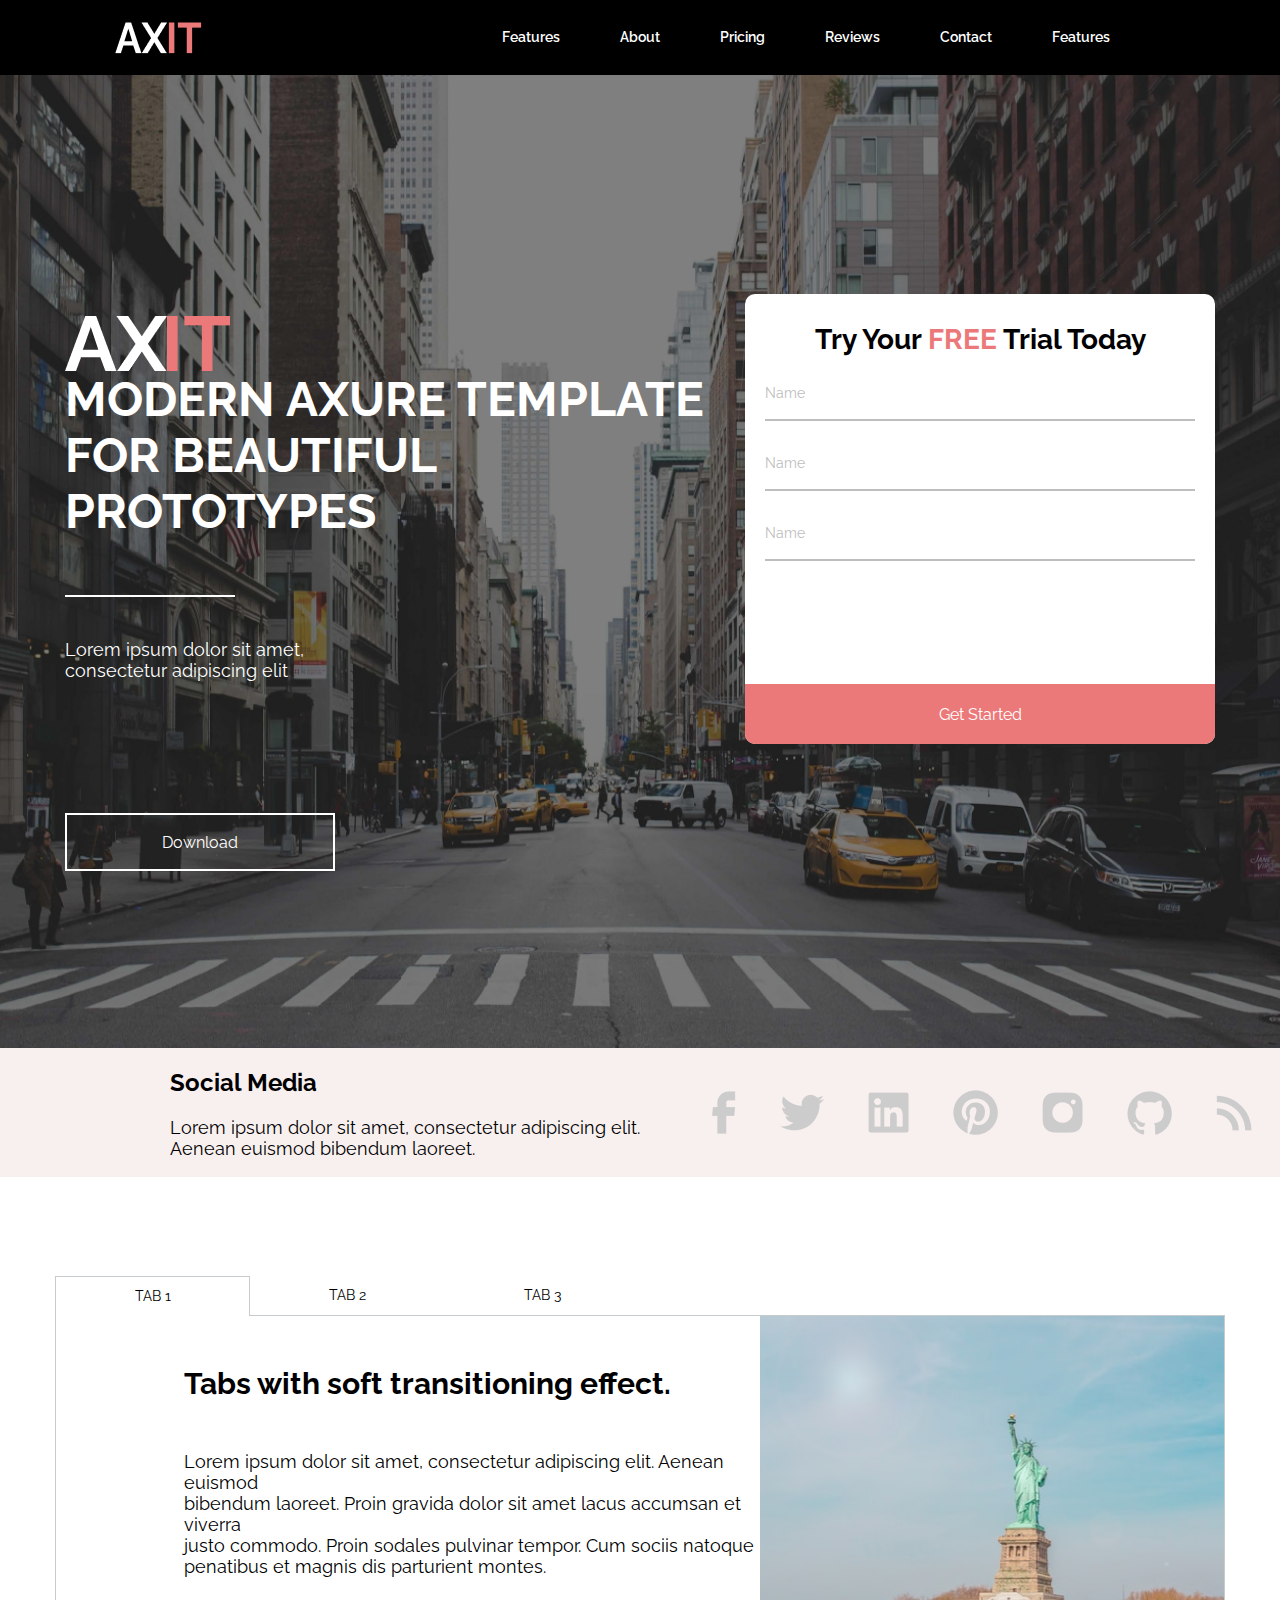
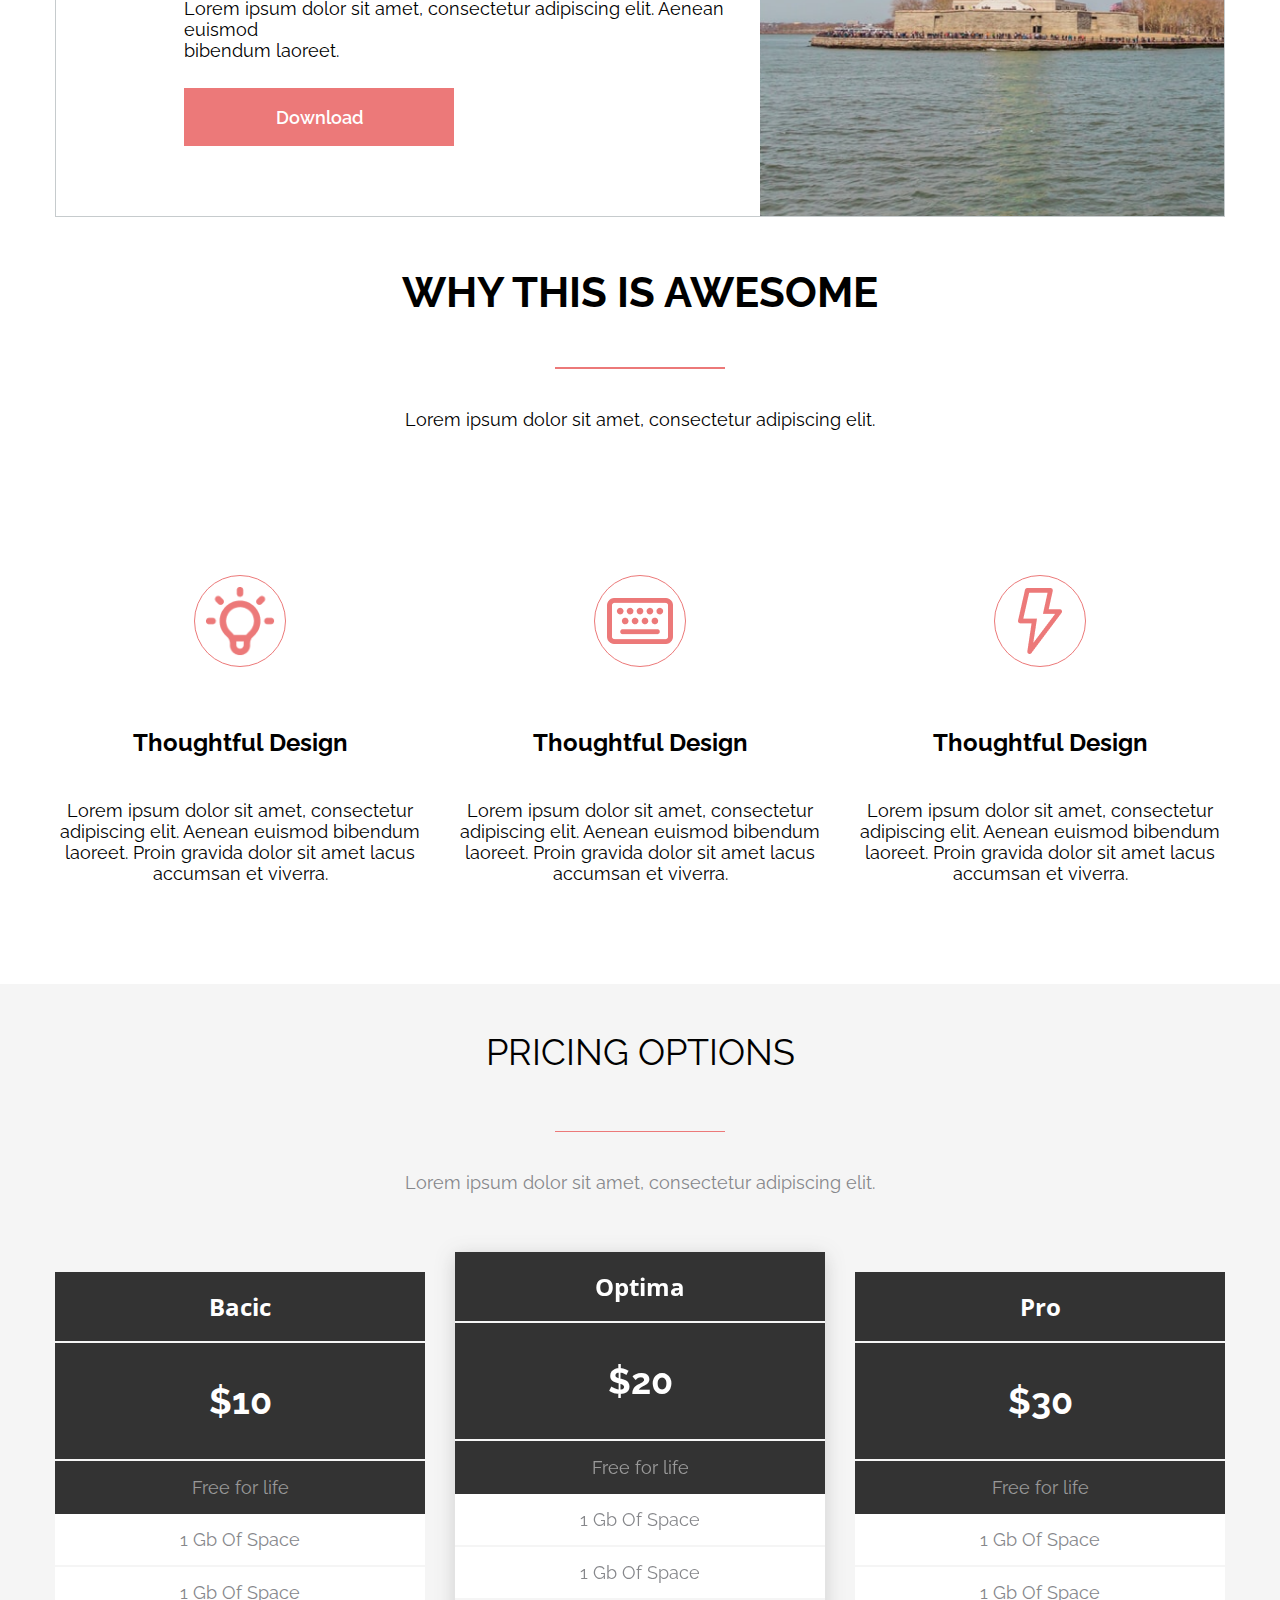
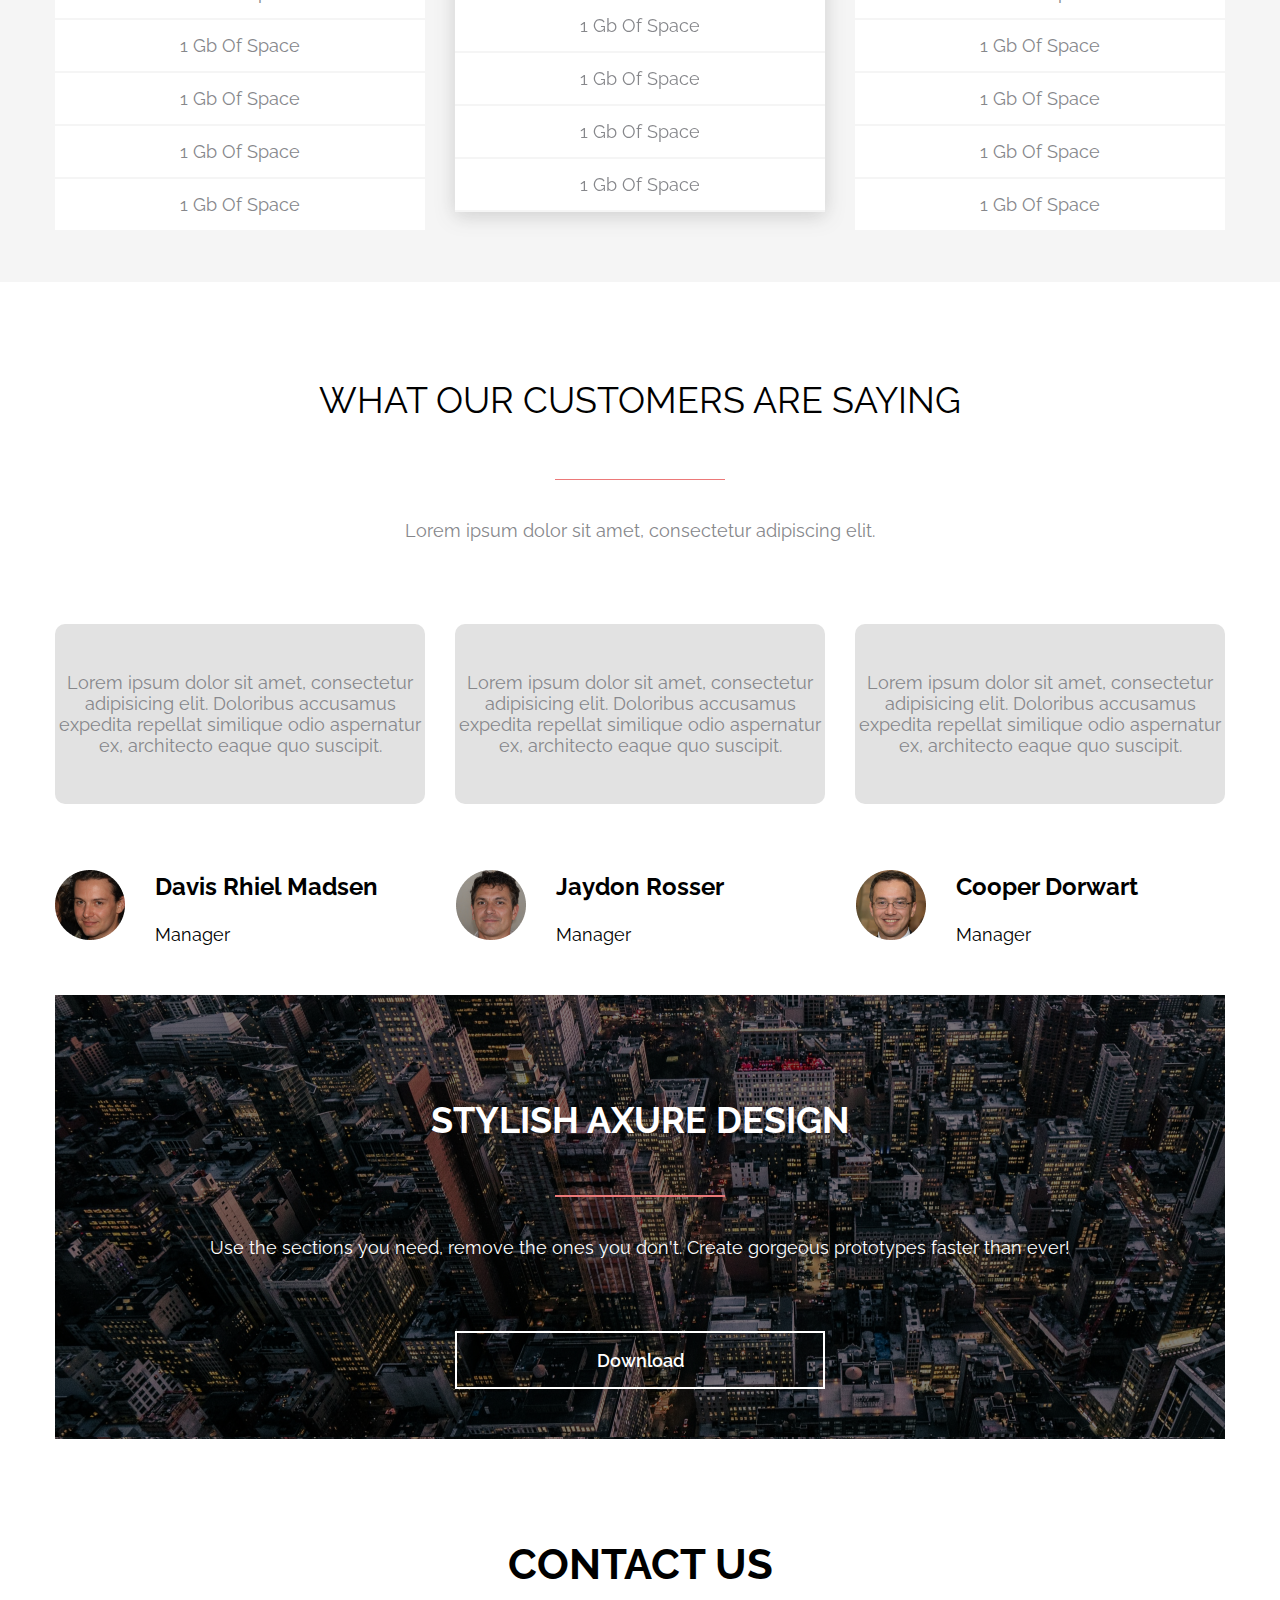
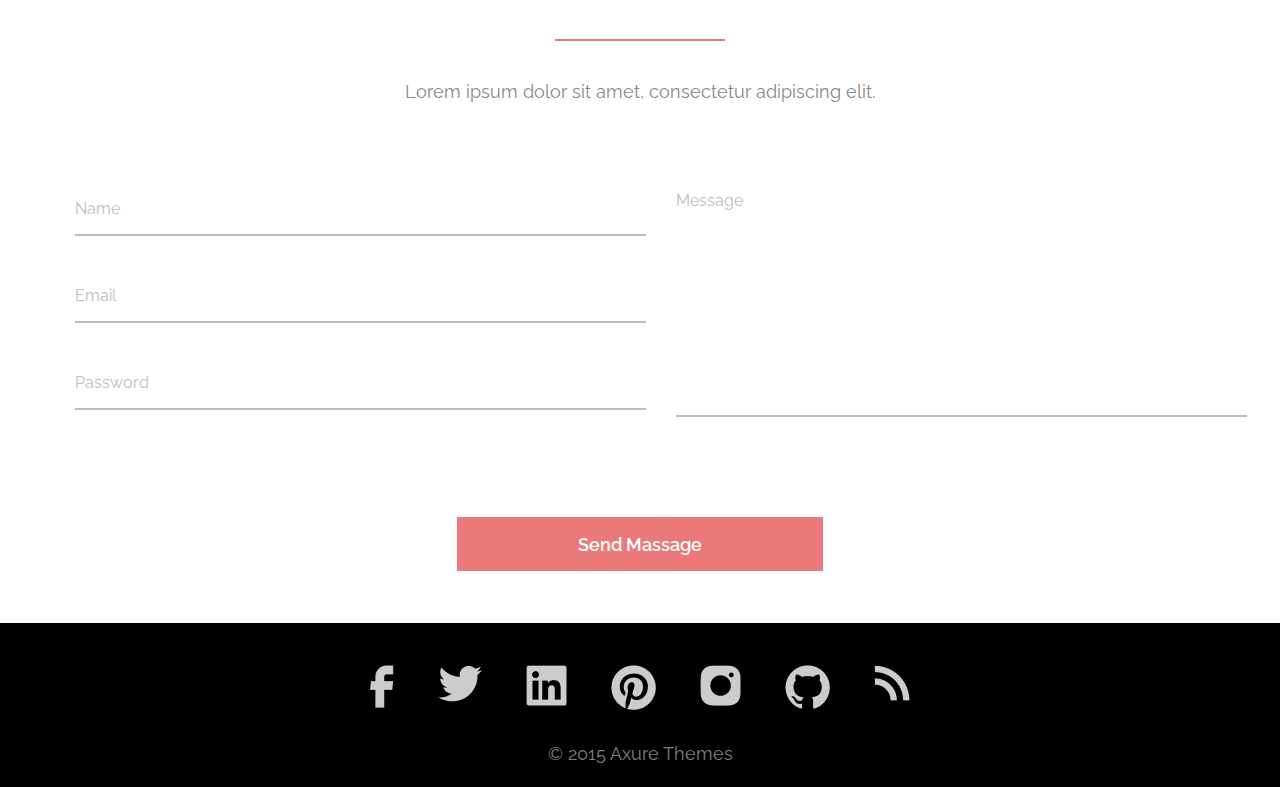
==== axit-projeck/index.html @ 76e9e2b4 "axit-projeckt version 1" ====
<!DOCTYPE html>
<html lang="en">
<meta charset="UTF-8"/>
<meta http-equiv="X-UA-Compatible" content="IE=edge"/>
<meta name="viewport" content="width=device-width, initial-scale=1.0"/>
<title>AXIT</title>
<link rel="stylesheet" href="./styles/axit.css">
<link rel="stylesheet" href="./styles/fonts.css">
<link rel="stylesheet" href="./styles/reset.css">
<link rel="stylesheet" href="./styles/social.css">
<link rel="stylesheet" href="./styles/tabs.css">
<link rel="stylesheet" href="./styles/awesome.css">
<link rel="stylesheet" href="./styles/pricing.css">
<link rel="stylesheet" href="./styles/customers.css">
<link rel="stylesheet" href="./styles/banner2.css">
<link rel="stylesheet" href="./styles/contact.css">
<link rel="stylesheet" href="./styles/footer.css">
<link rel="stylesheet" href="./styles/media.css">
<body>
<div class="section__axit">
    <div class="container__axit">
        <div class="wrapper__axit">
            <div class="wrapper__shadow">
                <header class="header__axit">
                    <div class="wrapper__header">
                        <div class="wrapper__axit__logo">
                            <div class="axit__logo">
                                <img src="images/axit_images/AXIT1.png" alt="logo">
                                <img src="images/axit_images/AXIT2.png" alt="logo">
                            </div>
                        </div>
                        <nav class="navigation">
                            <a href="#">Features</a>
                            <a href="#">About</a>
                            <a href="#">Pricing</a>
                            <a href="#">Reviews</a>
                            <a href="#">Contact</a>
                            <a href="#">Features</a>
                        </nav>
                    </div>
                </header>
                <div class="body__axit">
                    <div class="main__axit">
                        <div class="body__logo">
                            <img src="images/axit_images/axit3.png" alt="logo">
                            <img src="images/axit_images/axit4.png" alt="logo">
                        </div>
                        <form>
                            <div class="axit__text">
                                <h2>MODERN AXURE TEMPLATE FOR BEAUTIFUL PROTOTYPES</h2>
                            </div>
                            <div class="axit__line"></div>
                            <div>
                                <p class="short__text">
                                    Lorem ipsum dolor sit amet, consectetur adipiscing elit
                                </p>
                            </div>
                            <div class="button__axit__body">
                                <input class="button__download" type="button" value="Download">
                            </div>
                        </form>
                    </div>
                    <div class="card__axit">
                        <div class="cardaxit__header">
                            <h3>Try Your <font color="#EC7979"> FREE</font> Trial Today</h3>
                        </div>
                        <div class="cardaxit__body">
                            <div class="cardaxit__element">
                                <div class="cardaxit__body__text">
                                    <p>Name</p>
                                </div>
                                <div class="card__line"></div>
                            </div>
                            <div class="cardaxit__element">
                                <div class="cardaxit__body__text">
                                    <p>Name</p>
                                </div>
                                <div class="card__line"></div>
                            </div>
                            <div class="cardaxit__element">
                                <div class="cardaxit__body__text">
                                    <p>Name</p>
                                </div>
                                <div class="card__line"></div>
                            </div>
                        </div>
                        <div class="cardaxit__footer">
                            <input class="button__axit" type="button" value="Get Started">
                        </div>
                    </div>
                </div>
            </div>
        </div>
    </div>
</div>
<div class="section__social__media">
    <div class="conteiner__social">
        <div class="wrapper__social">
            <div class="blocks__social">
                <div class="social__text">
                    <h2 class="social__main__text"> Social Media </h2>
                    <p class="social__simple__text"> Lorem ipsum dolor sit amet, consectetur adipiscing elit.
                        Aenean euismod bibendum laoreet.</p>
                </div>
                <div class="social__logos__block">
                    <div class="social__logos__img">
                        <div>
                            <img class="icon" src="images/social_media/Vector(1).png" alt="icon">
                        </div>
                        <div>
                            <img class="icon" src="images/social_media/Vector(2).png" alt="icon">
                        </div>
                        <div>
                            <img class="icon" src="images/social_media/Vector(3).png" alt="icon">
                        </div>
                        <div>
                            <img class="icon" src="images/social_media/Vector(4).png" alt="icon">
                        </div>
                        <div>
                            <img class="icon" src="images/social_media/Vector.png" alt="icon">
                        </div>
                        <div>
                            <img class="icon" src="images/social_media/Vector(6).png" alt="icon">
                        </div>
                        <div>
                            <img class="icon" src="images/social_media/Vector(7).png" alt="icon">
                        </div>
                    </div>
                </div>
            </div>
        </div>
    </div>
</div>
<div class="section__tabs">
    <div class="conteiner__tabs">
        <div class="wrapper__tabs">
            <div class="tabs__directory">
                <ul>
                    <li class="tabs__folder__main">TAB 1</li>
                    <li class="tabs__folder">TAB 2</li>
                    <li class="tabs__folder">TAB 3</li>
                    <li class="tabs__folder"></li>
                    <li class="tabs__folder"></li>
                    <li class="tabs__folder"></li>
                </ul>
            </div>
            <div class="tabs__contant">
                <div class="tabs__body">
                    <div class="tabs__main">
                        <h3 class="tabs__h3">Tabs with soft transitioning effect.</h3>
                        <p class="tabs__p">
                            Lorem ipsum dolor sit amet, consectetur adipiscing elit. Aenean euismod<br>
                            bibendum laoreet. Proin gravida dolor sit amet lacus accumsan et viverra<br>
                            justo commodo. Proin sodales pulvinar tempor. Cum sociis natoque
                            penatibus et magnis dis parturient montes.<br><br>

                            Lorem ipsum dolor sit amet, consectetur adipiscing elit. Aenean euismod<br>
                            bibendum laoreet.
                        </p>
                        <div class="tabs__input">
                            <input class="button__tabs" type="button" value="Download">
                        </div>
                    </div>
                    <div class="tabs__image">
                        <img src="images/tabs/freedomtabs.png" alt="image">
                    </div>
                </div>
            </div>
        </div>
    </div>
</div>
<div class="section__awesome">
    <div class="container__awesome">
        <div class="wrapper__awesome">
            <div class="header__awesome">
                <h3 class="awesome__text__main">
                    WHY THIS IS AWESOME
                </h3>
            </div>
            <div class="body__awesome">
                <div class="card__line__awesome"></div>
                <div class="awesome__text">
                    <p>
                        Lorem ipsum dolor sit amet, consectetur adipiscing elit.
                    </p>
                </div>
            </div>
            <div class="awesome__cards">
                <div class="awesome__card">
                    <div class="awesome__card__head">
                        <div class="boby__img">
                            <div class="awesome__img">
                                <img src="images/awesome/lamp.png" alt="image">
                            </div>
                        </div>
                    </div>
                    <div class="awesome__card__body">
                        <div class="awesome__card__main">
                            <h4>Thoughtful Design</h4>
                        </div>
                        <div class="awesome__card__simple">
                            <p>Lorem ipsum dolor sit amet, consectetur adipiscing
                                elit. Aenean euismod bibendum laoreet. Proin gravida dolor sit amet lacus accumsan et
                                viverra.
                            </p>
                        </div>
                    </div>
                </div>
                <div class="awesome__card">
                    <div class="awesome__card__head">
                        <div class="boby__img">
                            <div class="awesome__img">
                                <img src="images/awesome/keybord.png" alt="image">
                            </div>
                        </div>
                    </div>
                    <div class="awesome__card__body">
                        <div class="awesome__card__main">
                            <h4>Thoughtful Design</h4>
                        </div>
                        <div class="awesome__card__simple">
                            <p>Lorem ipsum dolor sit amet, consectetur adipiscing
                                elit. Aenean euismod bibendum laoreet. Proin gravida dolor sit amet lacus accumsan et
                                viverra.
                            </p>
                        </div>
                    </div>
                </div>
                <div class="awesome__card">
                    <div class="awesome__card__head">
                        <div class="body__img">
                            <div class="awesome__img">
                                <img src="images/awesome/lightning.png" alt="image">
                            </div>
                        </div>
                    </div>
                    <div class="awesome__card__body">
                        <div class="awesome__card__main">
                            <h4>Thoughtful Design</h4>
                        </div>
                        <div class="awesome__card__simple">
                            <p>Lorem ipsum dolor sit amet, consectetur adipiscing
                                elit. Aenean euismod bibendum laoreet. Proin gravida dolor sit amet lacus accumsan et
                                viverra.
                            </p>
                        </div>
                    </div>
                </div>
            </div>
        </div>
    </div>
</div>
<div class="section__pricing">
    <div class="pricing__container">
        <div class="pricing__wrapper">
            <div class="head__wrapper">
                <div class="header__wrapper">
                    <div class="header__text">
                        <p>PRICING OPTIONS</p>
                    </div>
                </div>
            </div>
            <div class="strip"></div>
            <div class="text__wrapper">
                <p class="body__text">
                    Lorem ipsum dolor sit amet, consectetur adipiscing elit.
                </p>
            </div>
            <div class="pricing__cards">
                <div class="card">
                    <div class="card__title">
                        <h4>Bacic</h4>
                    </div>
                    <div class="card__price">
                        <h3>$10</h3>
                    </div>
                    <div class="card__count">
                        <h5>Free for life</h5>
                    </div>
                    <ul class="card__list">
                        <li>1 Gb Of Space</li>
                        <li>1 Gb Of Space</li>
                        <li>1 Gb Of Space</li>
                        <li>1 Gb Of Space</li>
                        <li>1 Gb Of Space</li>
                        <li>1 Gb Of Space</li>
                    </ul>
                </div>
                <div class="card__midle__pricing">
                    <div class="card">
                        <div class="card__title">
                            <h4>Optima</h4>
                        </div>
                        <div class="card__price">
                            <h3>$20</h3>
                        </div>
                        <div class="card__count">
                            <h5>Free for life</h5>
                        </div>
                        <ul class="card__list">
                            <li>1 Gb Of Space</li>
                            <li>1 Gb Of Space</li>
                            <li>1 Gb Of Space</li>
                            <li>1 Gb Of Space</li>
                            <li>1 Gb Of Space</li>
                            <li>1 Gb Of Space</li>
                        </ul>
                    </div>
                </div>
                <div class="card">
                    <div class="card__title">
                        <h4>Pro</h4>
                    </div>
                    <div class="card__price">
                        <h3>$30</h3>
                    </div>
                    <div class="card__count">
                        <h5>Free for life</h5>
                    </div>
                    <ul class="card__list">
                        <li>1 Gb Of Space</li>
                        <li>1 Gb Of Space</li>
                        <li>1 Gb Of Space</li>
                        <li>1 Gb Of Space</li>
                        <li>1 Gb Of Space</li>
                        <li>1 Gb Of Space</li>
                    </ul>
                </div>
            </div>
        </div>
    </div>
</div>
<div class="section__customers">
    <div class="conteiner__customers">
        <div class="wrapper__customers">
            <div class="head__wrapper">
                <div class="header__wrapper">
                    <div class="header__text">
                        <p>WHAT OUR CUSTOMERS ARE SAYING</p>
                    </div>
                </div>
            </div>
            <div class="strip"></div>
            <div class="text__wrapper">
                <p class="body__text">
                    Lorem ipsum dolor sit amet, consectetur adipiscing elit.
                </p>
            </div>
            <div class="wrapper__statements">
                <div class="statements">
                    <p>
                        Lorem ipsum dolor sit amet,
                        consectetur adipisicing elit. Doloribus
                        accusamus expedita repellat similique
                        odio aspernatur ex, architecto eaque
                        quo suscipit.
                    </p>
                </div>
                <div class="statements">
                    <p>
                        Lorem ipsum dolor sit amet,
                        consectetur adipisicing elit. Doloribus
                        accusamus expedita repellat similique
                        odio aspernatur ex, architecto eaque
                        quo suscipit.
                    </p>
                </div>
                <div class="statements">
                    <p>
                        Lorem ipsum dolor sit amet,
                        consectetur adipisicing elit. Doloribus
                        accusamus expedita repellat similique
                        odio aspernatur ex, architecto eaque
                        quo suscipit.
                    </p>
                </div>
            </div>
            <div class="persons">
                <div class="persons__body">
                    <div class="persons__foto">
                        <img src="images/persons/Ellipse7.png" alt="customer">
                    </div>
                    <div class="persons__info">
                        <div class="name">
                            <p>Davis Rhiel Madsen </p>
                        </div>
                        <div class="job__title">
                            <p>Manager</p>
                        </div>
                    </div>
                </div>
                <div class="persons__body">
                    <div class="persons__foto">
                        <img src="images/persons/Ellipse7(1).png" alt="customer">
                    </div>
                    <div class="persons__info">
                        <div class="name">
                            <p>Jaydon Rosser </p>
                        </div>
                        <div class="job__title">
                            <p>Manager</p>
                        </div>
                    </div>
                </div>
                <div class="persons__body">
                    <div class="persons__foto">
                        <img src="images/persons/Ellipse7(2).png" alt="customer">
                    </div>
                    <div class="persons__info">
                        <div class="name">
                            <p>Cooper Dorwart </p>
                        </div>
                        <div class="job__title">
                            <p>Manager</p>
                        </div>
                    </div>
                </div>
            </div>
        </div>
    </div>
</div>
<div class="section__banner">
    <div class="container__banner">
        <div class="wrapper__banner">
            <div class="wrapper__shadow">
                <div class="banner">
                    <div class="header__banner">
                        <h3>STYLISH AXURE DESIGN</h3>
                    </div>
                    <div class="body__banner">
                        <div class="line"></div>
                        <div class="banner__text">
                            <p>Use the sections you need, remove the ones you don't. Create gorgeous prototypes faster than
                                ever!
                            </p>
                        </div>
                    </div>
                    <div class="banner__footer">
                        <div class="creator__input__banner">
                            <input class="button" type="button" value="Download">
                        </div>
                    </div>
                </div>
            </div>
        </div>
    </div>
</div>
<div class="section__contact">
    <div class="container__contact">
        <div class="wrapper__contact">
            <div class="contact">
                <div class="header__contact">
                    <h3>CONTACT US</h3>
                </div>
                <div class="body__contact">
                    <div class="line"></div>
                    <div class="contact__text">
                        <p>Lorem ipsum dolor sit amet, consectetur adipiscing elit.</p>
                    </div>
                </div>
                    <form class="contact__blocks">
                        <div class="left__block">
                            <p class="text__in__block">Name</p>
                            <span class="text__line"></span>
                            <p class="text__in__block">Email</p>
                            <span class="text__line"></span>
                            <p class="text__in__block">Password</p>
                            <span class="text__line"></span>
                        </div>
                        <div class="right__block">
                            <p class="text__in__block">Message</p>
                            <span class="text__line"></span>
                        </div>
                    </form>

                <div class="contact__footer">
                    <div class="creator__input">
                        <input class="button" type="button" value="Send Massage">
                    </div>
                </div>
            </div>
        </div>
    </div>
</div>
<div class="section__footer">
    <div class="container__footer">
        <div class="wrapper__footer">
            <div class="footer__images">
                <div class="img__blocks">
                    <div>
                        <img class="icon" src="images/social_media/Vector(1).png" alt="icon">
                    </div>
                    <div>
                        <img class="icon" src="images/social_media/Vector(2).png" alt="icon">
                    </div>
                    <div>
                        <img class="icon" src="images/social_media/Vector(3).png" alt="icon">
                    </div>
                    <div>
                        <img class="icon" src="images/social_media/Vector(4).png" alt="icon">
                    </div>
                    <div>
                        <img class="icon" src="images/social_media/Vector.png" alt="icon">
                    </div>
                    <div>
                        <img class="icon" src="images/social_media/Vector(6).png" alt="icon">
                    </div>
                    <div>
                        <img class="icon" src="images/social_media/Vector(7).png" alt="icon">
                    </div>
                </div>
            </div>
            <div class="footer__text">
                <p>© 2015 Axure Themes</p>
            </div>
        </div>
    </div>
</div>
</body>
</html>
---- axit-projeck/styles/axit.css ----
body {
    font-family: 'Raleway', sans-serif;

}

.container__axit {
    width: 100%;
    margin: 0 auto;

}

.wrapper__axit {
    max-width: 1510px;
    margin: 0 auto;
    background-image: url("/axit-projeck/images/axit_images/bg_axit.png");
    background-size: cover;
    background-repeat: no-repeat;
    background-position: center;


}


.header__axit {
    width: 100%;
    height: 75px;
    background-color: black;
    display: flex;


}

.axit__logo {
    display: flex;
    /*margin: 23px 567px 22px 115px;*/

}

.wrapper__axit__logo {
    width: 770px;
    height: 75px;
    display: flex;
    align-items: center;


}

.wrapper__header {
    width: 100%;
    display: flex;
    padding-left: 115px;
    padding-right: 170px;
    justify-content: space-between;

}

.navigation {

    display: flex;
    align-items: center;

    gap: 60px;

}

.navigation a {
    display: inline-block;
    text-decoration: none;
    font-weight: 600;
    font-size: 14px;
    line-height: 19px;
    color: #FFFFFF;
    transition: ease-in-out 0.5s;

}

.navigation a:hover {
    text-shadow: 3px 5px 0 #EC7979;
}


.body__axit {
    display: flex;
    justify-content: center;
    align-items: center;
    padding: 10px;
    gap: 10px;
}

.main__axit {
    display: flex;
    flex-direction: column;

}

.body__logo {
    margin-top: 231px;
    display: flex;

}

.axit__text {
    display: flex;
    justify-content: left;
    max-width: 670px;
    font-weight: 500;
    font-size: 32px;
    line-height: 56px;
    color: #FFFFFF;

}


.axit__line {
    width: 170px;
    border: #FFFFFF solid 1px;
    margin-top: 56px;
}

.short__text {
    width: 270px;

    font-weight: 400;
    font-size: 18px;
    line-height: 21px;
    margin-top: 42px;
    color: #FFFFFF;
}

.main__axit {
    display: flex;
    justify-content: center;
}

.card__axit {
    max-width: 470px;
    height: auto;
    border-radius: 10px;
    background-color: #FFFFFF;
    margin-top: 208px;
    margin-bottom: 293px;
    display: flex;
    flex-direction: column;
    align-items: center;
    overflow: hidden;

}

.cardaxit__header {
    width: 367px;
    height: 90px;
    display: flex;
    justify-content: center;
    align-self: center;
    align-items: center;
    font-weight: 700;
    font-size: 24px;
    line-height: 33px;
}

.cardaxit__body {
    width: 100%;
    padding: 0 20px;
}

.cardaxit__body__text {
    color: #BDBDBD;
    font-weight: 400;
    font-size: 14px;
    line-height: 19px;
}

.card__line {
    width: 100%;
    border: #BDBDBD solid 1px;
    margin-top: 16px;
}

.cardaxit__element {
    display: flex;
    flex-direction: column;
    margin-bottom: 33px;


}

.button__axit {
    width: 470px;
    height: 60px;
    margin-top: 90px;
    color: #fff;
    background: #EC7979;
    border: none;


}

.button__axit__body {
    margin-top: 42px;
}

.button__download {
    background-color: transparent;
    width: 270px;
    height: 58px;
    margin-top: 90px;
    margin-bottom: 167px;
    color: #fff;
    border: #FFFFFF solid 2px;
}

.wrapper__shadow {
    width: 100%;
    height: 100%;
    background: rgba(0, 0, 0, 0.5);
}
---- axit-projeck/styles/fonts.css ----
@import url('https://fonts.googleapis.com/css2?family=Cabin&family=Concert+One&family=Fruktur&family=Hind+Siliguri:wght@500;600&family=Kavoon&family=Open+Sans:wght@400;700&family=Pacifico&family=Raleway:wght@400;500&display=swap');
---- axit-projeck/styles/social.css ----
.conteiner__social {
    width: 100%;
    margin: auto;

}

.wrapper__social {
    max-width: 1510px;
    margin: auto;
    background-color: #F8EFEF;
}

.blocks__social {
    display: flex;
    align-items: center;
    align-self: center;
}

.social__text {
    width: 470px;
    height: auto;
    margin: 18px 50px 18px 170px;
}
.social__main__text{
    margin-bottom: 18px;
    font-weight: 700;
    font-size: 24px;
    line-height: 33px;
}
.social__simple__text{
    font-weight: 400;
    font-size: 18px;
    line-height: 21px;
}

.social__logos__img {
    display: flex;
    justify-content: center;
    align-items: center;
}
.icon{
    margin-left: 50px;
}
---- axit-projeck/styles/tabs.css ----
.conteiner__tabs {
    max-width: 100%;
    margin: auto;
    padding-top: 99px;

}

.wrapper__tabs {

    max-width: 1510px;
    margin: auto;

}

.tabs__directory {
    width: 1170px;
    height: 40px;
    margin: auto;
}

.tabs__contant {
    max-width: 1170px;
    height: auto;
    border: #C6CBCD 1px solid;
    margin: auto;
    display: flex;
    justify-content: right;
    border-top: none;


}

.tabs__directory ul {
    display: flex;
    justify-content: left;
    margin: 0;
    padding: 0;
    font-weight: 400;
    font-size: 14px;
    line-height: 19px;


}

.tabs__directory li {
    width: 200px;
    height: 40px;
    display: flex;
    align-items: center;
    justify-content: center;

}
.tabs__folder__main{
    border: #C6CBCD 1px solid;
    border-bottom: none;

}

.tabs__folder{
    border: #C6CBCD 1px solid;
    border-top: none;
    border-left: none;
    border-right: none;

}

.tabs__main {
    width: 60%;
    height: auto;
    padding-left: 100px;
    flex-grow: 4;

}

.button__tabs {
    width: 270px;
    height: 58px;
    margin-top: 27px;
    color: #fff;
    background: #EC7979;
    border: none;
    font-weight: 600;
    font-size: 18px;
    line-height: 25px;
}

.tabs__h3 {
    margin: 47px 0;
    font-weight: 700;
    font-size: 30px;
    line-height: 41px;
}

.tabs__p {
    font-weight: 400;
    font-size: 18px;
    line-height: 21px;
    max-width: 570px;
    height: auto;

}

.tabs__image {
    width: 470px;
    height: 500px;
    display: flex;
    justify-content: right;
}
.tabs__image img{
    width: 100%;
    height: 100%;
}

.tabs__directory {
    font-weight: 400;
    font-size: 14px;
    line-height: 19px;
}

.tabs__body{
    display: flex;
    justify-content: center;
}
---- axit-projeck/styles/awesome.css ----
.conteiner__awesome {
    width: 100%;
    height: auto;
    margin: auto;
}

.wrapper__awesome {

    max-width: 1170px;
    height: auto;
    margin: auto;

}

.header__awesome {
    max-width: 1170px;
    max-height: 150px;
    margin: auto;
    display: flex;
    justify-content: center;
    align-items: center;
    font-weight: 400;
    font-size: 36px;
    line-height: 42px;
    padding: 57px;
}

.card__line__awesome {
    max-width: 170px;
    margin: auto;
    border: #EC7979 1px solid;
}

.body__awesome {
    max-width: 100%;
    height: auto;
    margin: auto;
}

.awesome__text {
    max-width: 1170px;
    padding: 40px;
    margin: auto;
    display: flex;
    justify-content: center;
    align-items: center;
    font-weight: 400;
    font-size: 18px;
    line-height: 21px;
}

.awesome__card {
    max-width: 100%;
    height: auto;
    margin-top: 8px;
    display: flex;
    justify-content: center;
    flex-direction: column;
    align-items: center;
    margin-bottom: 50px;


}

.awesome__card__head {
    max-width: 65px;
    max-height: 65px;
    margin-top: 110px;
    display: flex;
    justify-content: center;
    align-items: center;


}


.awesome__img {
    width: 92px;
    height: 92px;
    display: flex;
    justify-content: center;
    align-items: center;
    margin: auto;
    border: #EC7979 1px solid;
    border-radius: 50%;
    padding: 10px;

}

.awesome__card__body {
    margin-top: 39px;

    display: flex;
    justify-content: center;
    align-items: center;
    flex-direction: column;

}

.awesome__card__main {
    font-weight: 700;
    font-size: 24px;
    line-height: 33px;
    width: 369px;

    height: 100px;
    display: flex;
    justify-content: center;
    align-items: center;

}

.awesome__card__simple {
    max-width: 370px;
    height: auto;
    margin-top: 8px;
    font-weight: 400;
    font-size: 18px;
    line-height: 21px;
    display: flex;
    text-align: center;


}


.awesome__cards {
    max-width: 100%;
    height: auto;
    display: flex;
    justify-content: space-between;
}

.body__img {

}
---- axit-projeck/styles/pricing.css ----
.pricing__container {
    width: 100%;
    margin: auto;
    background-color: #F5F5F5;
}

.pricing__wrapper {
    max-width: 1170px;
    height: auto;
    margin: auto;
}

.head__wrapper {
    max-width: 100%;
    height: auto;
    margin-top: 50px;
}

.header__text {
    text-align: center;
    font-size: 36px;
    padding: 47px;
    color: #000000;
}

.strip {
    display: flex;
    justify-content: center;
    max-width: 200px;
    max-height: 1px;
    background-color: #EC7979;
    margin: auto;
}

.text__wrapper{
    max-width: 1169px;
    display: flex;
    justify-content: center;
    margin: auto;
}


.body__text {

    font-size: 18px;
    color: #86878B;
}

.pricing__cards {
    width: 100%;
    display: flex;
    justify-content: space-between;
    margin-top: 79px;
}

.card {
    width: 370px;
    display: flex;
    flex-direction: column;
    align-items: center;
    text-align: center;
    margin-bottom: 50px;
}

.card__title h4 {
    font-weight: 700;
    font-size: 24px;
    line-height: 33px;
    text-transform: capitalize;
    color: #FFFFFF;
    font-family: 'Open Sans';
}

.card__title {
    width: 100%;
    padding: 18px 0;
    background: #333333;
    border-bottom: 2px solid #F5F5F5;
}

.card__price h3 {
    font-weight: 700;
    font-size: 36px;
    line-height: 42px;
    color: #FFFFFF;
}

.card__price {
    width: 100%;
    padding: 37px 0;
    background: #333333;
    border-bottom: 2px solid #F5F5F5;
}

.card__count h5 {
    font-weight: 400;
    font-size: 18px;
    line-height: 21px;
    color: rgba(255, 255, 255, 0.5);
}

.card__count {
    width: 100%;
    padding: 16px 0;
    background: #333333;
}

.card__list {
    width: 100%;
    background: #FFFFFF;
}

.card__list li {
    width: 100%;
    font-weight: 400;
    font-size: 18px;
    line-height: 21px;
    text-align: center;
    text-transform: capitalize;
    color: #86878B;
    padding: 15px 0;
    border-bottom: 2px solid #F5F5F5;
}

.cards__wrapper {
    width: 1170px;
    height: auto;
    display: flex;
    padding-top: 59px;
    margin-bottom: 50px;
}


.card__midle__pricing {
    margin-top: -20px;
    width: 370px;
    height: 510px;
    filter: drop-shadow(0px 4px 10px rgba(51, 51, 51, 0.2));

}
---- axit-projeck/styles/customers.css ----
.conteiner__customers {
    max-width: 1170px;
    margin: auto;
    background-color: white;
}

.wrapper__customers {
    height: auto;
}

.head__wrapper {
    width: 100%;
    height: 147px;
    margin-top: 50px;
}

.header__text {
    text-align: center;
    font-weight: 400;
    font-size: 36px;
    line-height: 42px;
    padding: 47px;
    color: #000000;
}

.strip {
    max-width: 170px;
    height: 1px;
    background-color: #EC7979;
    margin: auto;
}

.text__wrapper {
    max-width: 1169px;
    height: 21px;
    text-align: center;
    margin-top: 40px;

}

.body__text {
    font-weight: 400;
    font-size: 18px;
    line-height: 21px;
    color: #86878B;
}
.wrapper__statements{
    display: flex;
    justify-content: space-between;
    margin-bottom: 66px;

    width: 100%;
    height: 100%;
    gap: 5px;
}
.statements{
    width: 370px;
    height: 180px;
    background: #E2E2E2;
    margin-top: 83px;
    border-radius: 10px;
    font-weight: 400;
    font-size: 18px;
    line-height: 21px;
    color: #86878B;
    display: flex;
    justify-content: center;
    align-items: center;
    text-align: center;
    padding: 38px 0;

}



.persons{
    max-width: 1170px;
    display: flex;
    justify-content: space-between;
    margin-bottom: 50px;
}
.name{
    width: 269px;
    height: 54px;
    font-weight: 700;
    font-size: 24px;
    line-height: 33px;
    display: flex;
    justify-content: flex-start;


}
.job__title{
    font-weight: 400;
    font-size: 18px;
    line-height: 21px;
    width: 269px;
    height: 21px;
    display: flex;
    justify-content: flex-start;
}

.persons__body{
    display: flex;

}

.persons__foto{
    margin-right: 30px;
}
---- axit-projeck/styles/banner2.css ----
.container__banner {
    width: 100%;
    margin: auto;

}

.wrapper__banner {
    display: flex;
    justify-content: center;
    max-width: 1170px;
    height: auto;
    background-image: url("/axit-projeck/images/banner2/banner2.png");
    margin: auto;

}

.banner {
    max-width: 1510px;
    height: auto;

    margin: 0 auto;
    background-repeat: no-repeat;
    background-position: center;
    display: flex;
    flex-direction: column;
    align-items: center;

}

.header__banner h3 {
    display: flex;
    justify-content: center;
    align-items: center;
    max-width: 1170px;
    height: 150px;
    text-align: center;
    margin-top: 50px;
    color: #FFFFFF;
    font-size: 36px;
    align-self: center;

}
.header__banner{
    display: flex;
    justify-content: center;
    max-width: 1170px;
    height: auto;
}

.line {
    display: flex;
    justify-content: center;
    max-width: 170px;
    height: 1px;
    border: 1px solid #FFFFFF;
    margin: auto;
}

.banner__text {

    display: flex;
    justify-content: center;
    align-items: center;
    font-size: 18px;
    color: #FFFFFF;
    margin-top: 40px;
}


.creator__input__banner input {
    margin-top: 73px;
    text-align: center;
    width: 370px;
    height: 58px;
    font-weight: 600;
    font-size: 18px;
    line-height: 25px;
    color: #FFFFFF;
    background: transparent;
    border: 2px solid #FFFFFF;
    margin-bottom: 50px;
}

.button:hover {
    color: #fff;
    background: #9187878f;
    tansition: all .3s linear;
    -webkit-transition: all .3s linear;
    -moz-transition: all .3s linear;
}
---- axit-projeck/styles/contact.css ----
.container__contact {
    width: 100%;
    margin: auto;

}

.wrapper__contact {
    max-width: 1170px;
    height: auto;
    display: flex;
    margin: auto;
    flex-direction: column;
}

.contact {
    width: 100%;
    height: auto;
    display: flex;
    flex-direction: column;
    align-items: center;
}

.body__contact{
    max-width: 1170px;
    height: auto;
}

.contact__blocks{
    max-width: 1170px;
    height: auto;
    display: flex;
    justify-content: center;
    align-items: center;
    margin-bottom: 50px;

}

.header__contact {
    display: flex;
    justify-content: center;
    align-items: center;
    text-align: center;
    color: #000000;
    font-size: 36px;
    align-self: center;
    margin-top: 50px;
    max-width: 1170px;
    height: 150px;
}

.line {
    width: 170px;
    display: flex;
    justify-content: center;
    max-width: 170px;
    height: 1px;
    border: 1px solid #EC7979;
    margin: auto;
}

.contact__text {
    max-width: 1170px;
    height: auto;
    display: flex;
    justify-content: center;
    text-align: center;
    align-items: center;
    font-size: 18px;
    color: #86878B;
    margin-top: 40px;
}


.creator__input input {
    margin-top: 48px;
    text-align: center;
    width: 370px;
    height: 58px;
    font-weight: 600;
    font-size: 18px;
    line-height: 25px;
    color: #FFFFFF;
    background-color: #EC7979;
    border: 2px solid #FFFFFF;
}

.button:hover {
    color: #fff;
    background: #9187878f;
    tansition: all .3s linear;
    -webkit-transition: all .3s linear;
    -moz-transition: all .3s linear;
}

.contact__blocks {
    width: 100%;
    padding: 0 20px;
    display: flex;
    justify-content: space-between;
    margin-top: 39px;
    gap: 30px;

}

.text__in__block {
    margin-top: 50px;
    width: 571px;
    height: auto;
    color: #BDBDBD;
}

.text__line {
    width: 100%;
    margin-top: 16px;
    display: flex;
    justify-content: center;
    height: 1px;
    border: 1px solid #BDBDBD;

}

.right__block p {
    margin-bottom: 189px;
}

.left__block {
    display: flex;
    flex-direction: column;

}

.right__block {
    display: flex;
    flex-direction: column;

}

.contact__footer {
    margin-bottom: 50px;
}
---- axit-projeck/styles/footer.css ----
.container__footer {
    width: 100%;
    margin: auto;
    display: flex;
    justify-content: center;
}

.wrapper__footer {
    width: 1510px;
    height: 164px;
    background-color: #000000;
    display: flex;
    flex-direction: column;
}

.img__blocks {
    display: flex;
    justify-content: center;
    margin-top: 42px;
}

.icon {
    margin: 0 22px;
}

.footer__text {
    display: flex;
    justify-content: center;
    margin-top: 33px;
    font-size: 18px;
    line-height: 21px;
    color: #FFFFFF80;
}
---- axit-projeck/styles/media.css ----
@media screen and (max-width: 375px) {
    .navigation {
        display: none
    }

    .card__axit {
        display: none;
    }

    .main__axit {
        display: flex;
        justify-content: center;
        align-items: center;
        text-align: center;
        font-weight: 500;
        font-size: 36px;
        line-height: 42px;
        padding: 84px;

    }

    .body__logo {
        display: none;
    }

    .axit__line {
        max-width: 375px;
        margin-top: 43px;
        display: flex;
        justify-content: center;
        align-items: center;
    }
    .short__text{
        max-width: 375px;
        margin-top: 43px;
        display: flex;
        justify-content: center;
        align-items: center;
    }
    .button__download{
        display: flex;
        justify-content: center;
        max-width: 288px;
        max-height: 50px;
        margin-top: 42px;
    }

}
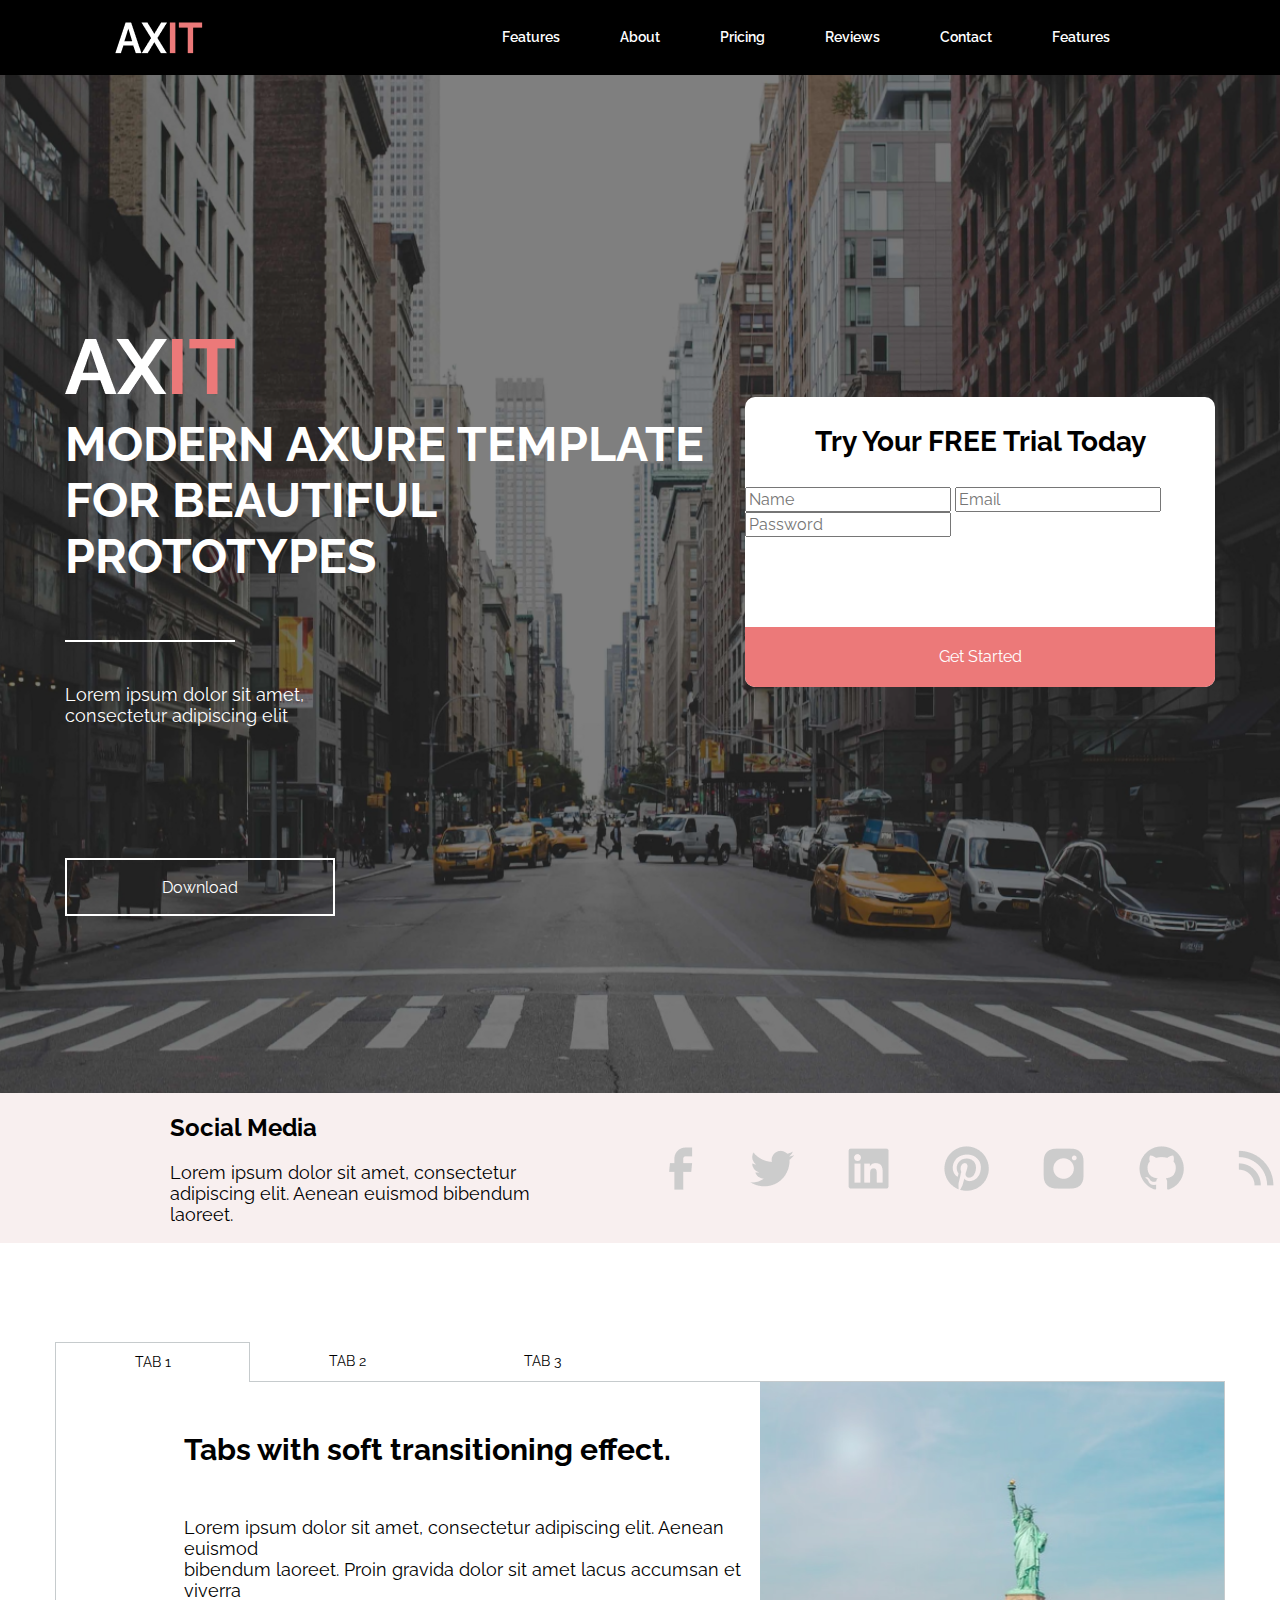
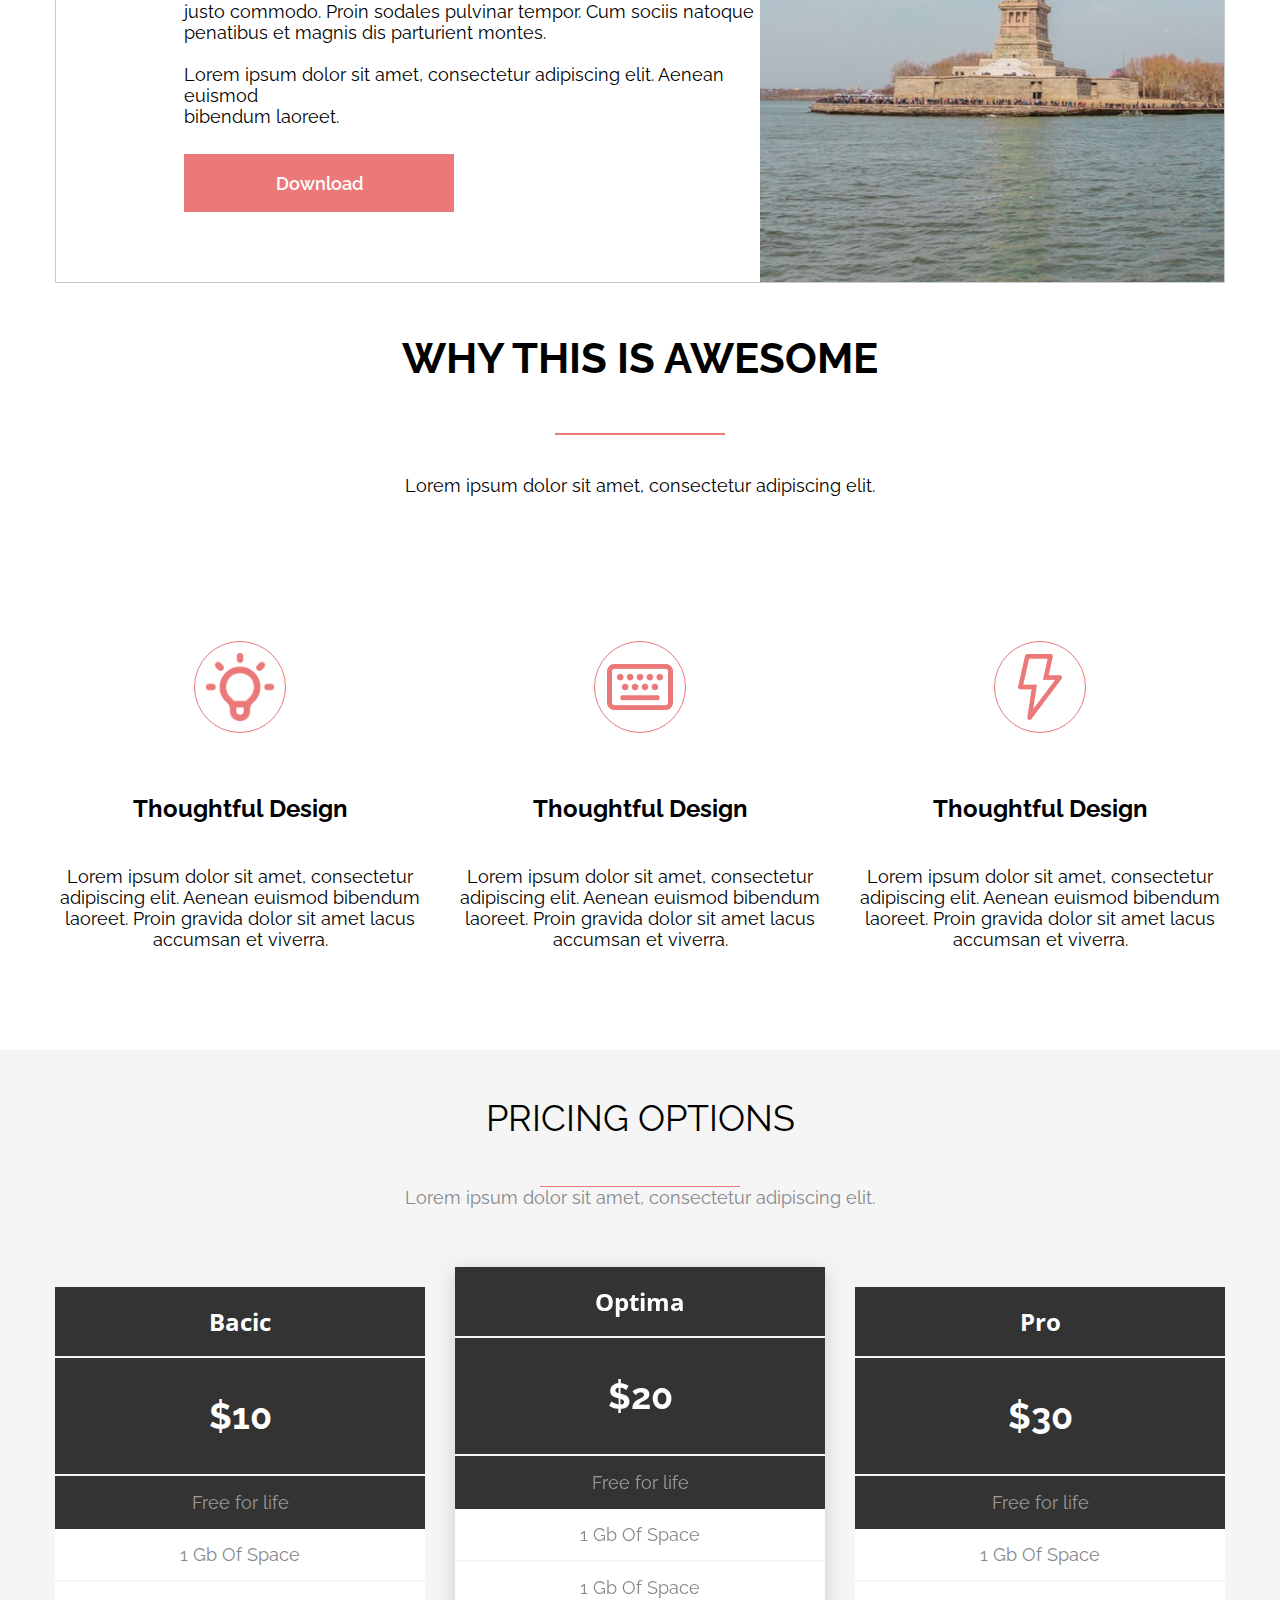
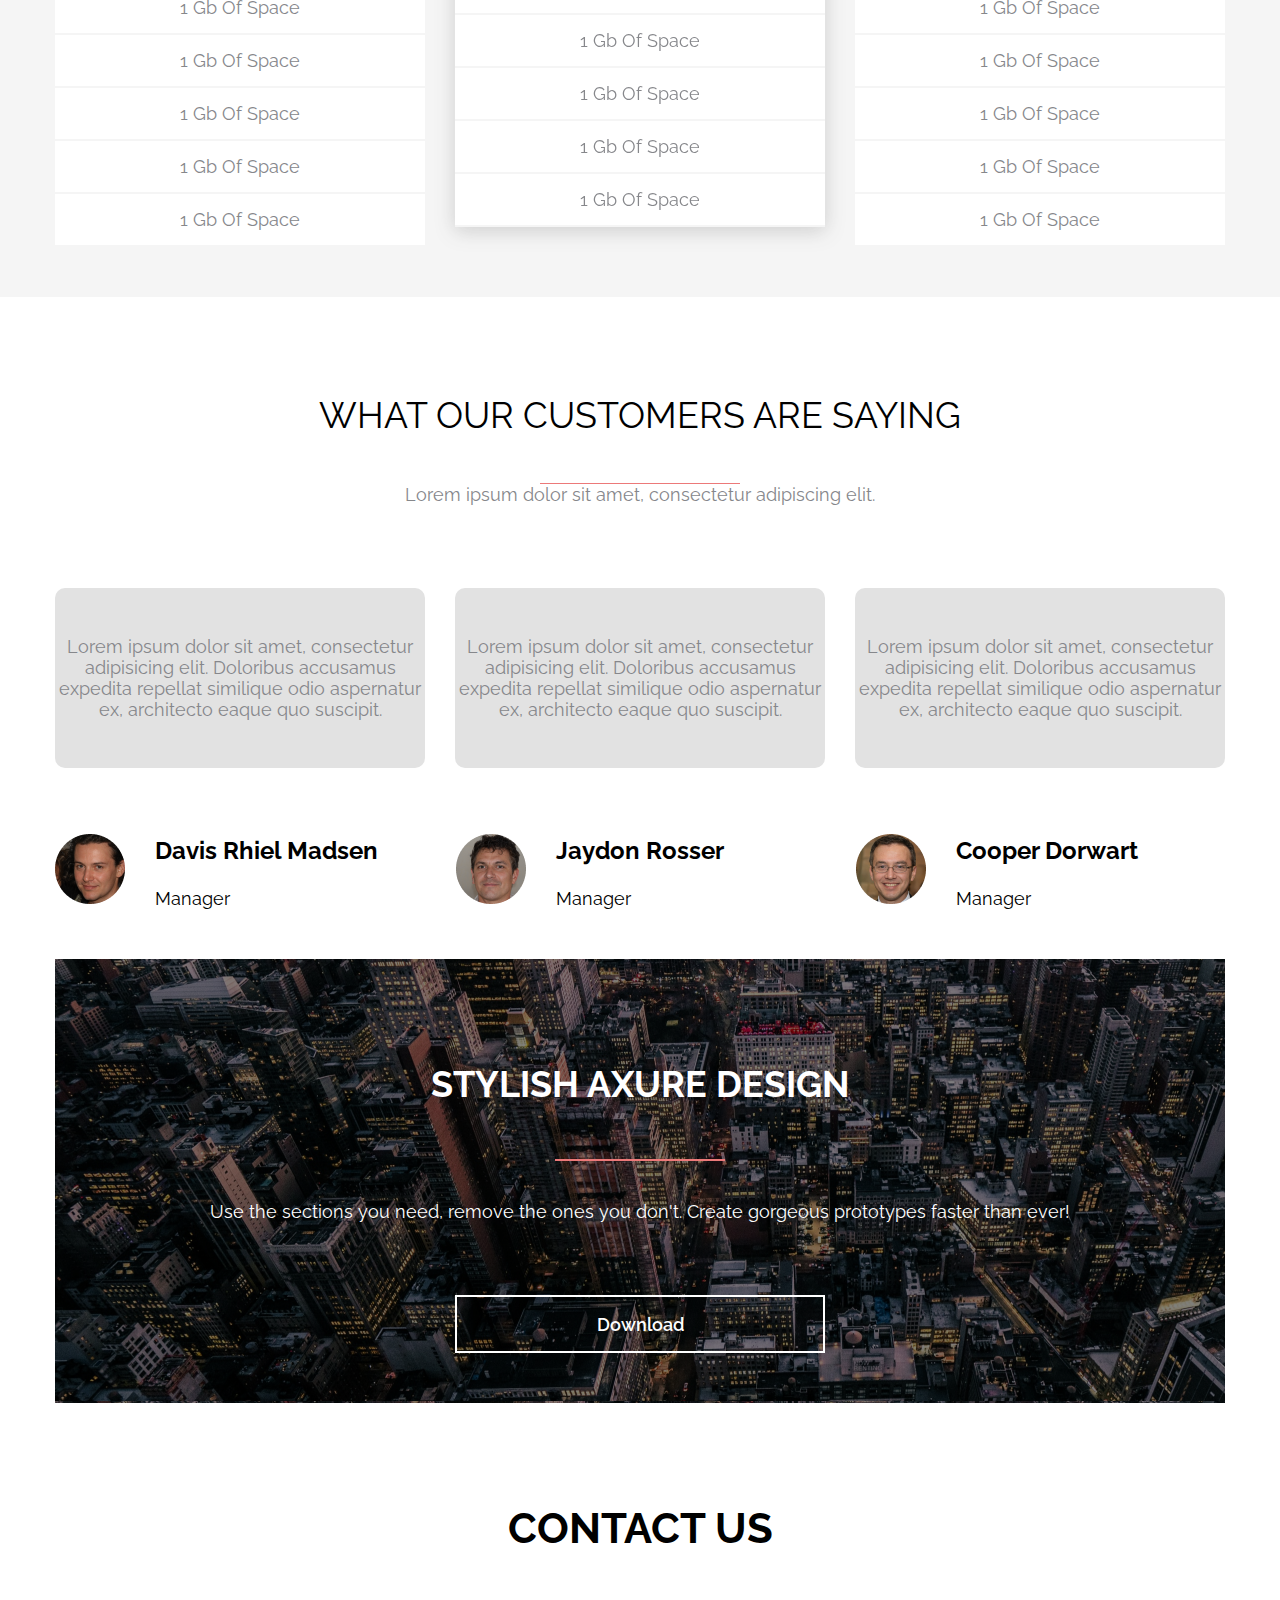
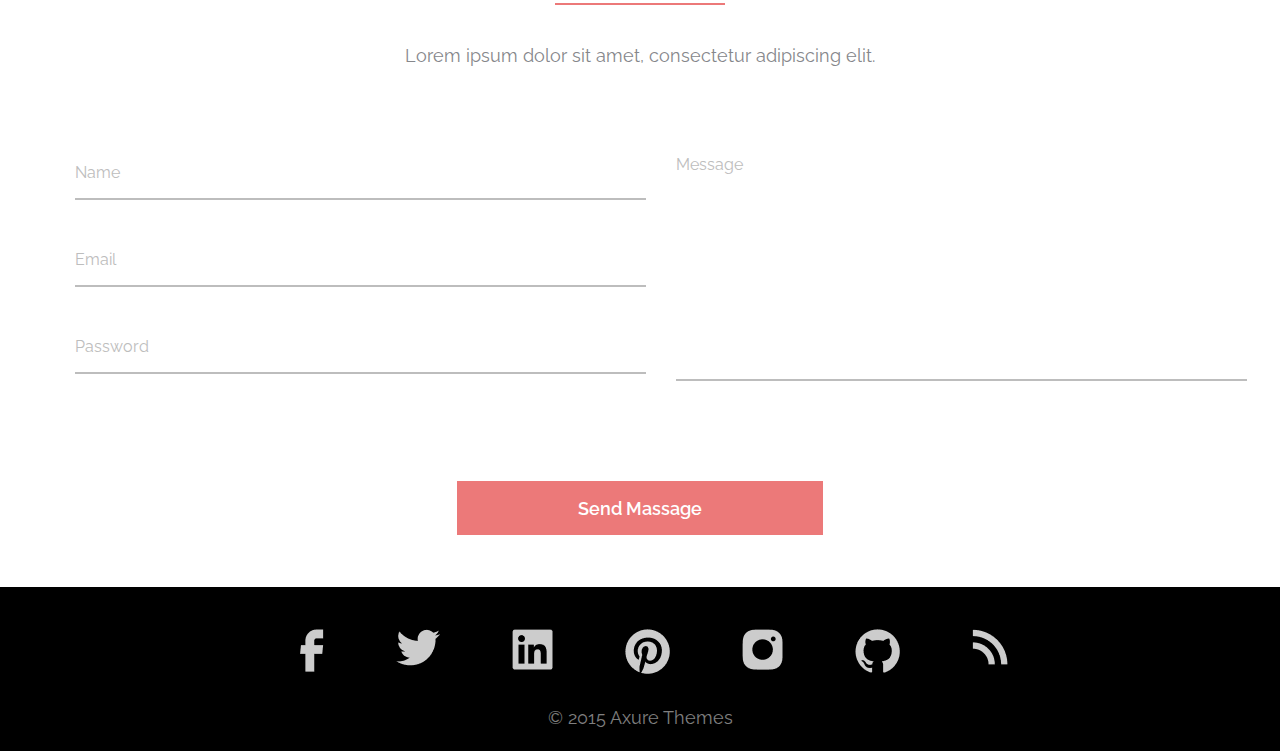
==== commit e96b67f3: "collected css files" ====
--- a/axit-projeck/index.html
+++ b/axit-projeck/index.html
@@ -4,18 +4,7 @@
 <meta http-equiv="X-UA-Compatible" content="IE=edge"/>
 <meta name="viewport" content="width=device-width, initial-scale=1.0"/>
 <title>AXIT</title>
-<link rel="stylesheet" href="./styles/axit.css">
-<link rel="stylesheet" href="./styles/fonts.css">
-<link rel="stylesheet" href="./styles/reset.css">
-<link rel="stylesheet" href="./styles/social.css">
-<link rel="stylesheet" href="./styles/tabs.css">
-<link rel="stylesheet" href="./styles/awesome.css">
-<link rel="stylesheet" href="./styles/pricing.css">
-<link rel="stylesheet" href="./styles/customers.css">
-<link rel="stylesheet" href="./styles/banner2.css">
-<link rel="stylesheet" href="./styles/contact.css">
-<link rel="stylesheet" href="./styles/footer.css">
-<link rel="stylesheet" href="./styles/media.css">
+<link rel="stylesheet" href="./index.css">
 <body>
 <div class="section__axit">
     <div class="container__axit">
@@ -25,8 +14,7 @@
                     <div class="wrapper__header">
                         <div class="wrapper__axit__logo">
                             <div class="axit__logo">
-                                <img src="images/axit_images/AXIT1.png" alt="logo">
-                                <img src="images/axit_images/AXIT2.png" alt="logo">
+                                <img src="./images/axit_images/logo.png" alt="logo">
                             </div>
                         </div>
                         <nav class="navigation">
@@ -42,51 +30,55 @@
                 <div class="body__axit">
                     <div class="main__axit">
                         <div class="body__logo">
-                            <img src="images/axit_images/axit3.png" alt="logo">
-                            <img src="images/axit_images/axit4.png" alt="logo">
-                        </div>
-                        <form>
-                            <div class="axit__text">
-                                <h2>MODERN AXURE TEMPLATE FOR BEAUTIFUL PROTOTYPES</h2>
+                            <img src="./images/axit_images/logo2.png" alt="logo">
+                        </div>
+                        <div class="axit__text">
+                            <h2>MODERN AXURE TEMPLATE FOR BEAUTIFUL PROTOTYPES</h2>
+                        </div>
+                        <div class="axit__line"></div>
+                        <div>
+                            <p class="short__text">
+                                Lorem ipsum dolor sit amet, consectetur adipiscing elit
+                            </p>
+                        </div>
+                        <div class="button__axit__body">
+                            <button type="submit" class="button__download">Download</button>
+                        </div>
+                    </div>
+                    <div class="card__axit">
+                        <div class="cardaxit__header">
+                            <h3>Try Your <span color="#EC7979"> FREE</span> Trial Today</h3>
+                        </div>
+                        <form class="axit__form">
+                            <div class="axit__form-body">
+                                <input type="text" placeholder="Name" required>
+                                <input type="email" placeholder="Email" required>
+                                <input type="password" placeholder="Password" required>
+<!--                                <div class="cardaxit__element">-->
+<!--                                    <div class="cardaxit__body__text">-->
+<!--                                        <p>Name</p>-->
+<!--                                    </div>-->
+<!--                                    <div class="card__line"></div>-->
+<!--                                </div>-->
+<!--                                <div class="cardaxit__element">-->
+<!--                                    <div class="cardaxit__body__text">-->
+<!--                                        <p>Name</p>-->
+<!--                                    </div>-->
+<!--                                    <div class="card__line"></div>-->
+<!--                                </div>-->
+<!--                                <div class="cardaxit__element">-->
+<!--                                    <div class="cardaxit__body__text">-->
+<!--                                        <p>Name</p>-->
+<!--                                    </div>-->
+<!--                                    <div class="card__line"></div>-->
+<!--                                </div>-->
                             </div>
-                            <div class="axit__line"></div>
-                            <div>
-                                <p class="short__text">
-                                    Lorem ipsum dolor sit amet, consectetur adipiscing elit
-                                </p>
-                            </div>
-                            <div class="button__axit__body">
-                                <input class="button__download" type="button" value="Download">
+                            <div class="cardaxit__footer">
+                                <button class="button__axit" type="submit">
+                                    Get Started
+                                </button>
                             </div>
                         </form>
-                    </div>
-                    <div class="card__axit">
-                        <div class="cardaxit__header">
-                            <h3>Try Your <font color="#EC7979"> FREE</font> Trial Today</h3>
-                        </div>
-                        <div class="cardaxit__body">
-                            <div class="cardaxit__element">
-                                <div class="cardaxit__body__text">
-                                    <p>Name</p>
-                                </div>
-                                <div class="card__line"></div>
-                            </div>
-                            <div class="cardaxit__element">
-                                <div class="cardaxit__body__text">
-                                    <p>Name</p>
-                                </div>
-                                <div class="card__line"></div>
-                            </div>
-                            <div class="cardaxit__element">
-                                <div class="cardaxit__body__text">
-                                    <p>Name</p>
-                                </div>
-                                <div class="card__line"></div>
-                            </div>
-                        </div>
-                        <div class="cardaxit__footer">
-                            <input class="button__axit" type="button" value="Get Started">
-                        </div>
                     </div>
                 </div>
             </div>
@@ -105,25 +97,25 @@
                 <div class="social__logos__block">
                     <div class="social__logos__img">
                         <div>
-                            <img class="icon" src="images/social_media/Vector(1).png" alt="icon">
-                        </div>
-                        <div>
-                            <img class="icon" src="images/social_media/Vector(2).png" alt="icon">
-                        </div>
-                        <div>
-                            <img class="icon" src="images/social_media/Vector(3).png" alt="icon">
-                        </div>
-                        <div>
-                            <img class="icon" src="images/social_media/Vector(4).png" alt="icon">
-                        </div>
-                        <div>
-                            <img class="icon" src="images/social_media/Vector.png" alt="icon">
-                        </div>
-                        <div>
-                            <img class="icon" src="images/social_media/Vector(6).png" alt="icon">
-                        </div>
-                        <div>
-                            <img class="icon" src="images/social_media/Vector(7).png" alt="icon">
+                            <img class="icon" src="./images/social_media/Vector(1).png" alt="icon">
+                        </div>
+                        <div>
+                            <img class="icon" src="./images/social_media/Vector(2).png" alt="icon">
+                        </div>
+                        <div>
+                            <img class="icon" src="./images/social_media/Vector(3).png" alt="icon">
+                        </div>
+                        <div>
+                            <img class="icon" src="./images/social_media/Vector(4).png" alt="icon">
+                        </div>
+                        <div>
+                            <img class="icon" src="./images/social_media/Vector.png" alt="icon">
+                        </div>
+                        <div>
+                            <img class="icon" src="./images/social_media/Vector(6).png" alt="icon">
+                        </div>
+                        <div>
+                            <img class="icon" src="./images/social_media/Vector(7).png" alt="icon">
                         </div>
                     </div>
                 </div>
@@ -430,7 +422,8 @@
                     <div class="body__banner">
                         <div class="line"></div>
                         <div class="banner__text">
-                            <p>Use the sections you need, remove the ones you don't. Create gorgeous prototypes faster than
+                            <p>Use the sections you need, remove the ones you don't. Create gorgeous prototypes faster
+                                than
                                 ever!
                             </p>
                         </div>
@@ -458,20 +451,20 @@
                         <p>Lorem ipsum dolor sit amet, consectetur adipiscing elit.</p>
                     </div>
                 </div>
-                    <form class="contact__blocks">
-                        <div class="left__block">
-                            <p class="text__in__block">Name</p>
-                            <span class="text__line"></span>
-                            <p class="text__in__block">Email</p>
-                            <span class="text__line"></span>
-                            <p class="text__in__block">Password</p>
-                            <span class="text__line"></span>
-                        </div>
-                        <div class="right__block">
-                            <p class="text__in__block">Message</p>
-                            <span class="text__line"></span>
-                        </div>
-                    </form>
+                <form class="contact__blocks">
+                    <div class="left__block">
+                        <p class="text__in__block">Name</p>
+                        <span class="text__line"></span>
+                        <p class="text__in__block">Email</p>
+                        <span class="text__line"></span>
+                        <p class="text__in__block">Password</p>
+                        <span class="text__line"></span>
+                    </div>
+                    <div class="right__block">
+                        <p class="text__in__block">Message</p>
+                        <span class="text__line"></span>
+                    </div>
+                </form>
 
                 <div class="contact__footer">
                     <div class="creator__input">
--- a/axit-projeck/index.css
+++ b/axit-projeck/index.css
@@ -0,0 +1,11 @@
+@import url("./styles/awesome.css");
+@import url("./styles/axit.css");
+@import url("./styles/banner2.css");
+@import url("./styles/contact.css");
+@import url("./styles/customers.css");
+@import url("./styles/fonts.css");
+@import url("./styles/footer.css");
+@import url("./styles/pricing.css");
+@import url("./styles/reset.css");
+@import url("./styles/social.css");
+@import url("./styles/tabs.css");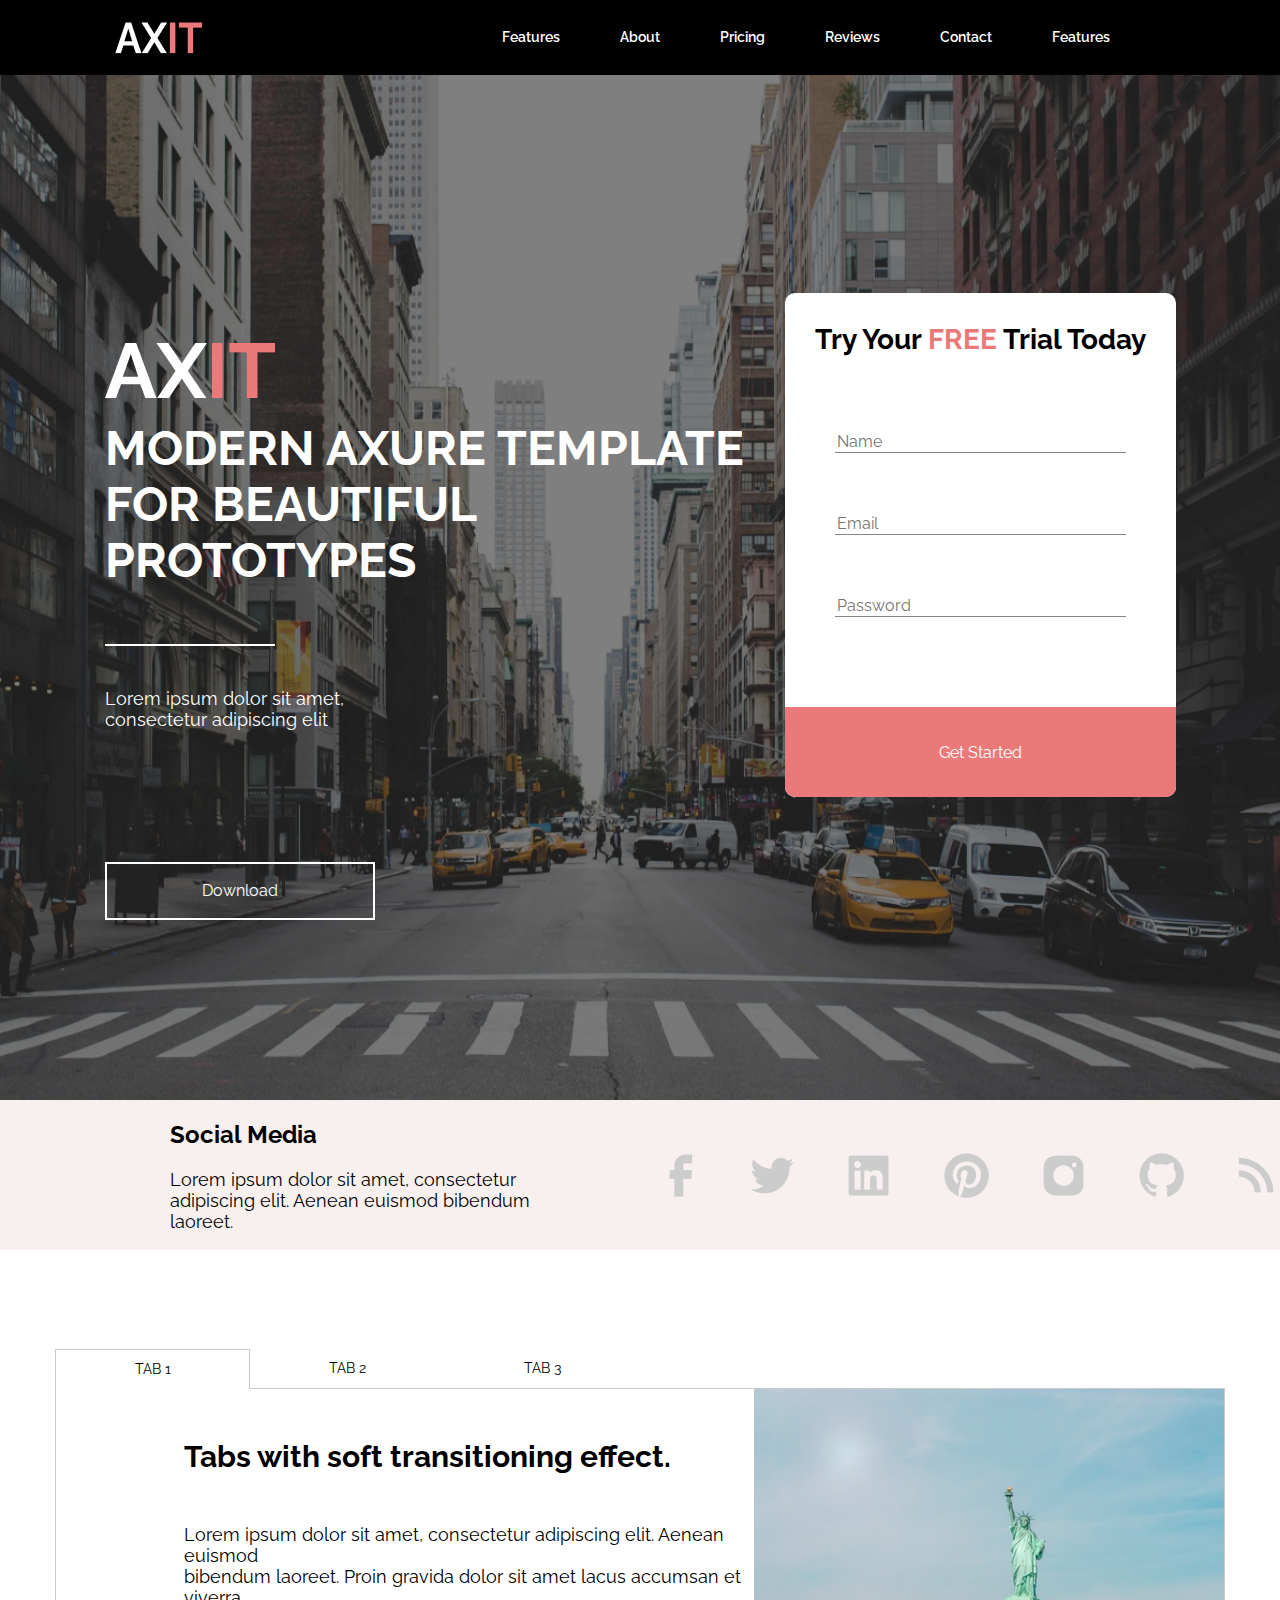
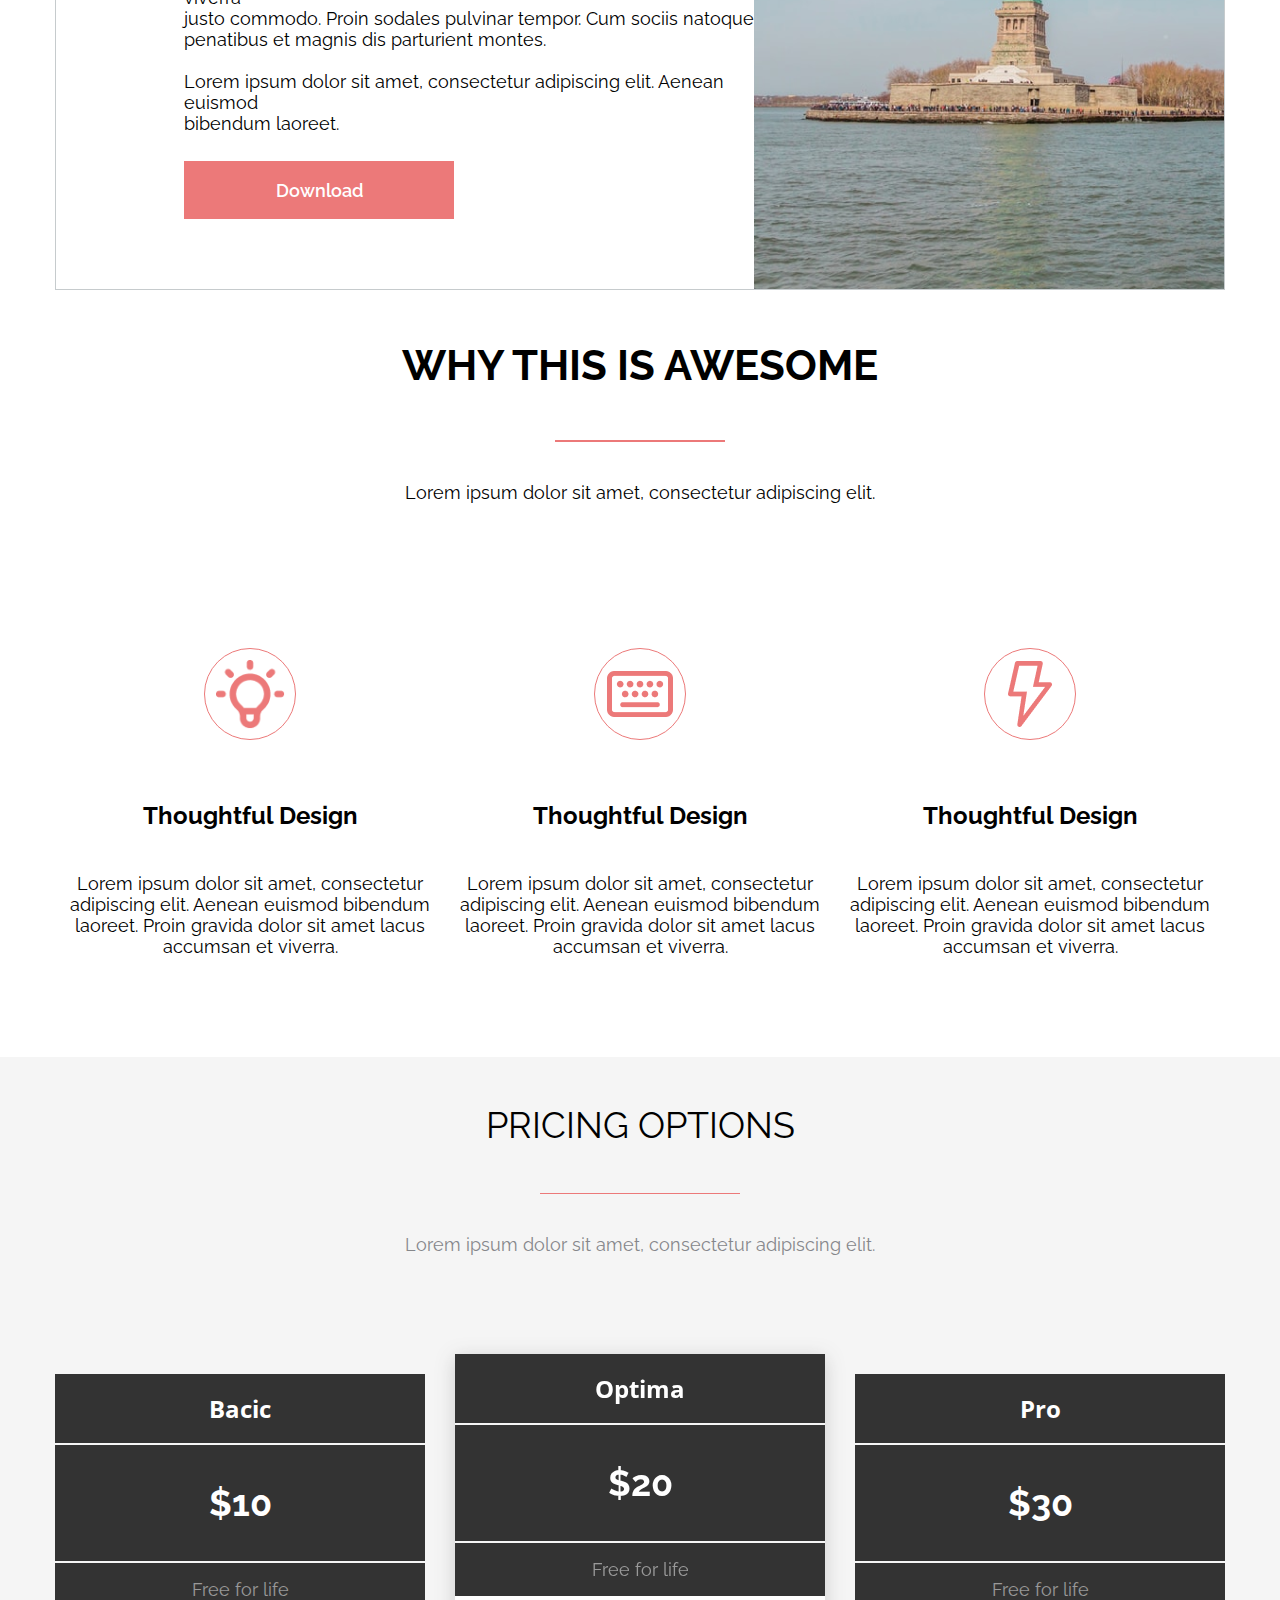
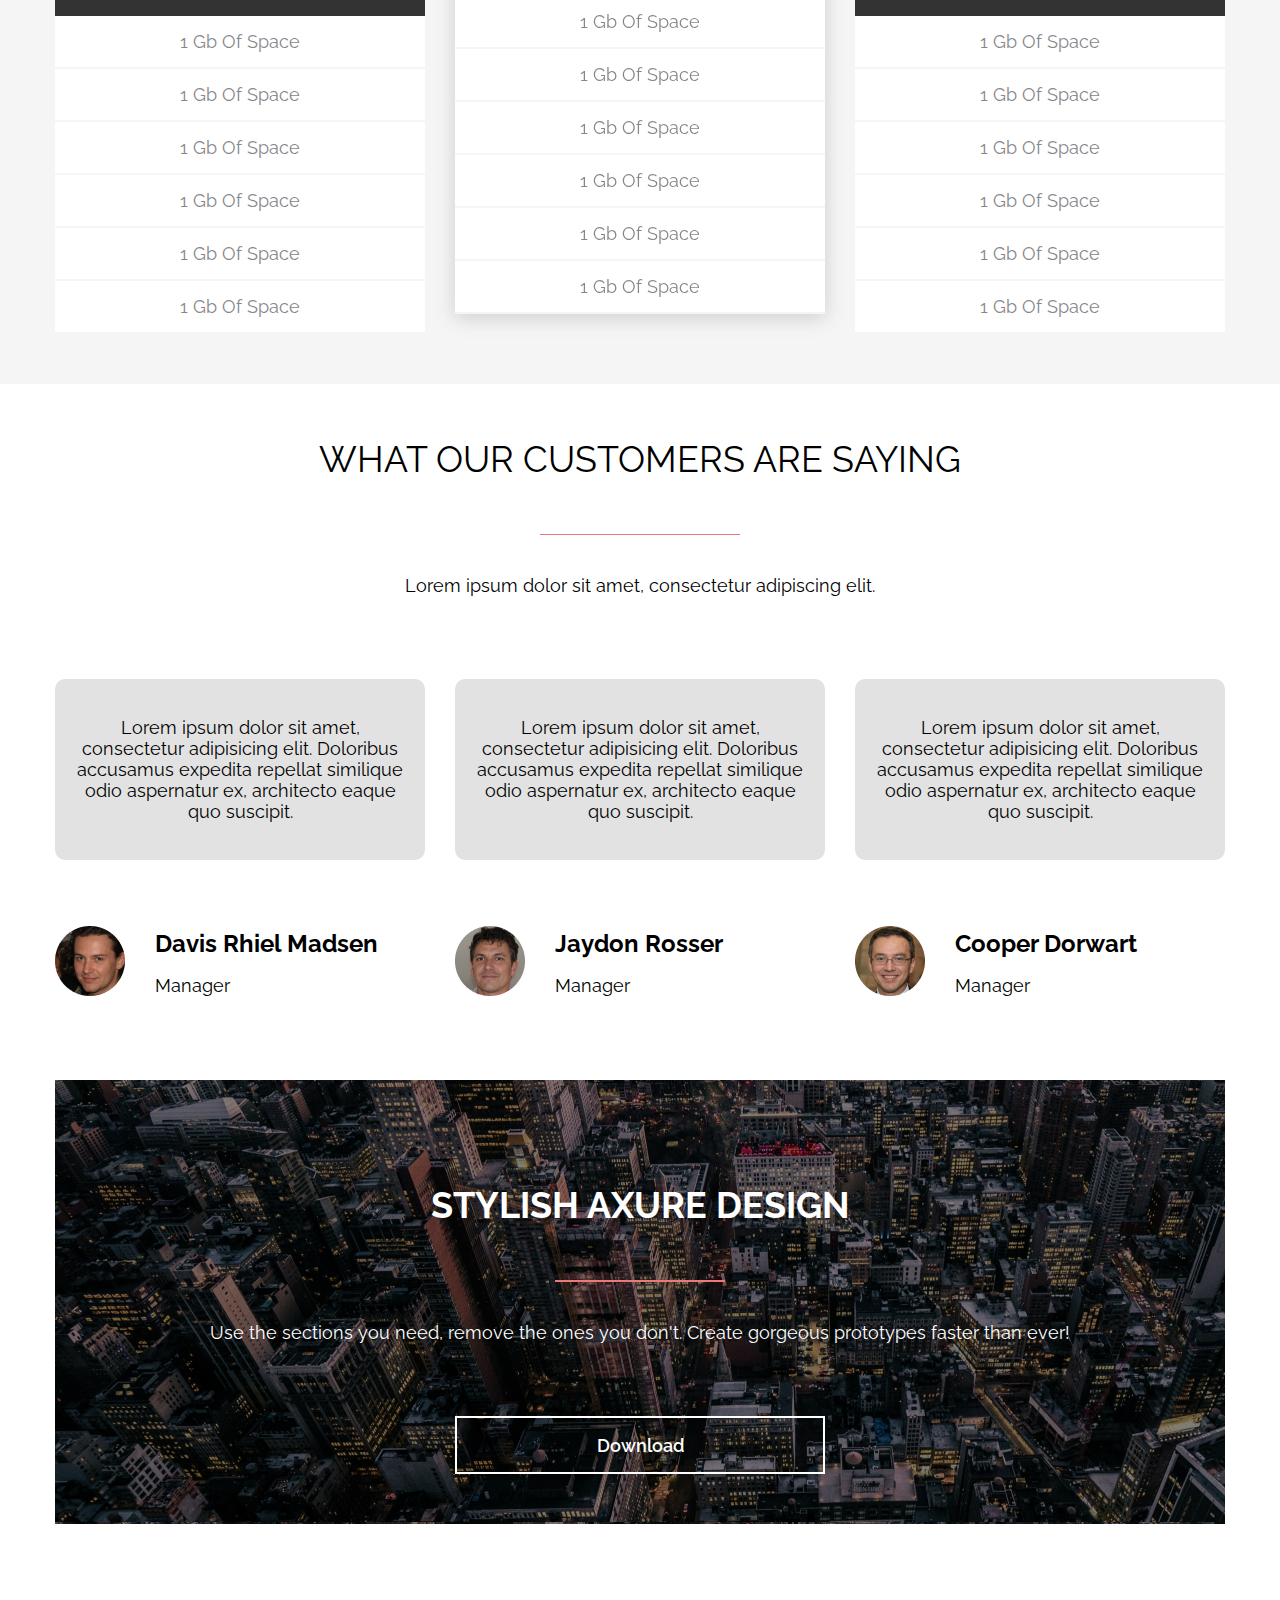
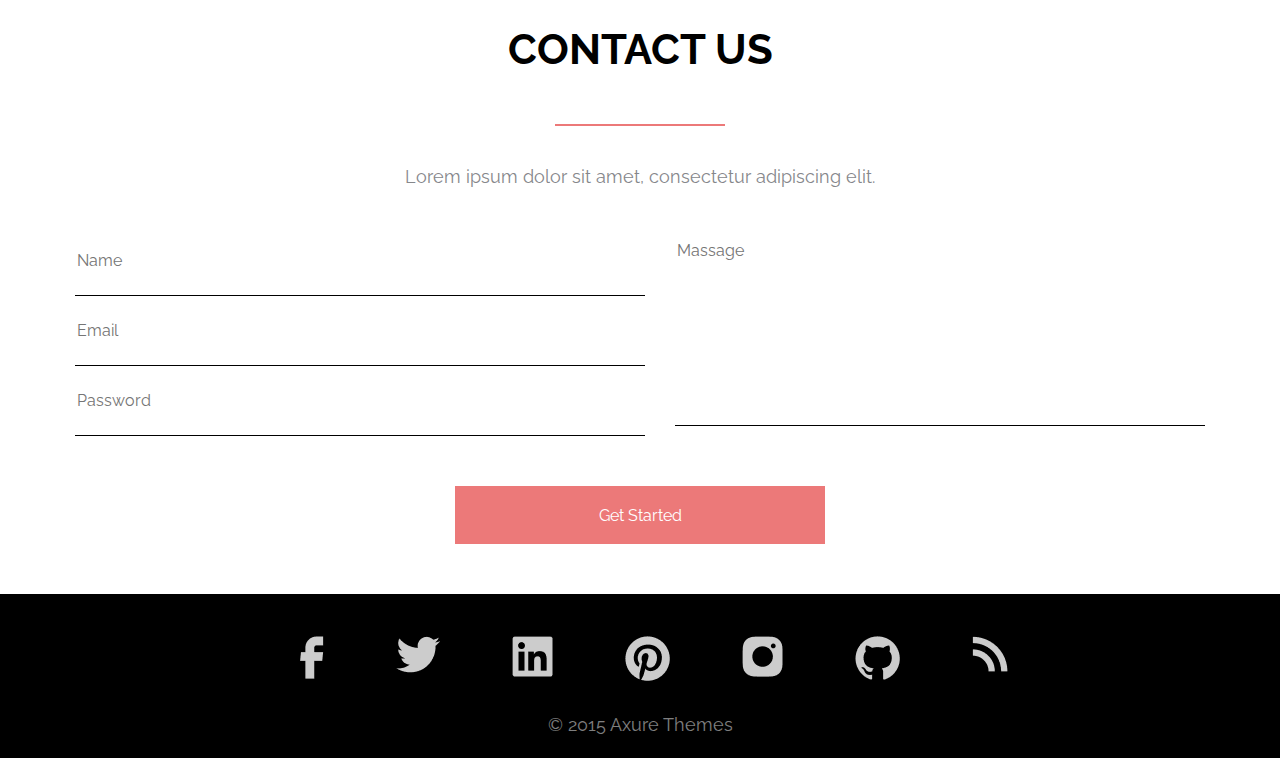
==== commit 7295ad33: "updated elasticity" ====
--- a/axit-projeck/index.html
+++ b/axit-projeck/index.html
@@ -14,7 +14,7 @@
                     <div class="wrapper__header">
                         <div class="wrapper__axit__logo">
                             <div class="axit__logo">
-                                <img src="./images/axit_images/logo.png" alt="logo">
+                                <a href="https://teachmeskills.by/"><img src="./images/axit_images/logo.png" alt=""></a>
                             </div>
                         </div>
                         <nav class="navigation">
@@ -47,31 +47,13 @@
                     </div>
                     <div class="card__axit">
                         <div class="cardaxit__header">
-                            <h3>Try Your <span color="#EC7979"> FREE</span> Trial Today</h3>
+                            <h3>Try Your <span class="cardaxit__header-color"> FREE</span> Trial Today</h3>
                         </div>
                         <form class="axit__form">
                             <div class="axit__form-body">
-                                <input type="text" placeholder="Name" required>
-                                <input type="email" placeholder="Email" required>
-                                <input type="password" placeholder="Password" required>
-<!--                                <div class="cardaxit__element">-->
-<!--                                    <div class="cardaxit__body__text">-->
-<!--                                        <p>Name</p>-->
-<!--                                    </div>-->
-<!--                                    <div class="card__line"></div>-->
-<!--                                </div>-->
-<!--                                <div class="cardaxit__element">-->
-<!--                                    <div class="cardaxit__body__text">-->
-<!--                                        <p>Name</p>-->
-<!--                                    </div>-->
-<!--                                    <div class="card__line"></div>-->
-<!--                                </div>-->
-<!--                                <div class="cardaxit__element">-->
-<!--                                    <div class="cardaxit__body__text">-->
-<!--                                        <p>Name</p>-->
-<!--                                    </div>-->
-<!--                                    <div class="card__line"></div>-->
-<!--                                </div>-->
+                                <input class="form__input-axit" type="text" placeholder="Name" required>
+                                <input class="form__input-axit" type="email" placeholder="Email" required>
+                                <input class="form__input-axit" type="password" placeholder="Password" required>
                             </div>
                             <div class="cardaxit__footer">
                                 <button class="button__axit" type="submit">
@@ -97,25 +79,39 @@
                 <div class="social__logos__block">
                     <div class="social__logos__img">
                         <div>
-                            <img class="icon" src="./images/social_media/Vector(1).png" alt="icon">
-                        </div>
-                        <div>
-                            <img class="icon" src="./images/social_media/Vector(2).png" alt="icon">
-                        </div>
-                        <div>
-                            <img class="icon" src="./images/social_media/Vector(3).png" alt="icon">
-                        </div>
-                        <div>
-                            <img class="icon" src="./images/social_media/Vector(4).png" alt="icon">
-                        </div>
-                        <div>
-                            <img class="icon" src="./images/social_media/Vector.png" alt="icon">
-                        </div>
-                        <div>
-                            <img class="icon" src="./images/social_media/Vector(6).png" alt="icon">
-                        </div>
-                        <div>
-                            <img class="icon" src="./images/social_media/Vector(7).png" alt="icon">
+                            <a href="https://facebook.com/" target="_blank"><img class="icon"
+                                                                                 src="./images/social_media/Vector(1).png"
+                                                                                 alt="icon"></a>
+                        </div>
+                        <div>
+                            <a href="https://https://twitter.com/" target="_blank"><img class="icon"
+                                                                                        src="./images/social_media/Vector(2).png"
+                                                                                        alt="icon"></a>
+                        </div>
+                        <div>
+                            <a href="https://linkedin.com/" target="_blank"><img class="icon"
+                                                                                 src="./images/social_media/Vector(3).png"
+                                                                                 alt="icon"></a>
+                        </div>
+                        <div>
+                            <a href="https://www.pinterest.com/" target="_blank"><img class="icon"
+                                                                                      src="./images/social_media/Vector(4).png"
+                                                                                      alt="icon"></a>
+                        </div>
+                        <div>
+                            <a href="https://www.instagram.com/" target="_blank"><img class="icon"
+                                                                                      src="./images/social_media/Vector.png"
+                                                                                      alt="icon"></a>
+                        </div>
+                        <div>
+                            <a href="https://github.com/" target="_blank"><img class="icon"
+                                                                               src="./images/social_media/Vector(6).png"
+                                                                               alt="icon"></a>
+                        </div>
+                        <div>
+                            <a href="https://www.google.ru/" target="_blank"><img class="icon"
+                                                                                  src="./images/social_media/Vector(7).png"
+                                                                                  alt="icon"></a>
                         </div>
                     </div>
                 </div>
@@ -154,7 +150,7 @@
                         </div>
                     </div>
                     <div class="tabs__image">
-                        <img src="images/tabs/freedomtabs.png" alt="image">
+                        <img src="./images/tabs/freedomtabs.png" alt="image">
                     </div>
                 </div>
             </div>
@@ -325,85 +321,99 @@
 <div class="section__customers">
     <div class="conteiner__customers">
         <div class="wrapper__customers">
-            <div class="head__wrapper">
-                <div class="header__wrapper">
-                    <div class="header__text">
-                        <p>WHAT OUR CUSTOMERS ARE SAYING</p>
-                    </div>
+            <div class="header__wrapper__customer">
+                <div class="header__text__customer">
+                    <p>WHAT OUR CUSTOMERS ARE SAYING</p>
                 </div>
             </div>
             <div class="strip"></div>
-            <div class="text__wrapper">
-                <p class="body__text">
+            <div class="customers-head-text">
+                <p>
                     Lorem ipsum dolor sit amet, consectetur adipiscing elit.
                 </p>
             </div>
-            <div class="wrapper__statements">
-                <div class="statements">
-                    <p>
-                        Lorem ipsum dolor sit amet,
-                        consectetur adipisicing elit. Doloribus
-                        accusamus expedita repellat similique
-                        odio aspernatur ex, architecto eaque
-                        quo suscipit.
-                    </p>
-                </div>
-                <div class="statements">
-                    <p>
-                        Lorem ipsum dolor sit amet,
-                        consectetur adipisicing elit. Doloribus
-                        accusamus expedita repellat similique
-                        odio aspernatur ex, architecto eaque
-                        quo suscipit.
-                    </p>
-                </div>
-                <div class="statements">
-                    <p>
-                        Lorem ipsum dolor sit amet,
-                        consectetur adipisicing elit. Doloribus
-                        accusamus expedita repellat similique
-                        odio aspernatur ex, architecto eaque
-                        quo suscipit.
-                    </p>
-                </div>
-            </div>
-            <div class="persons">
-                <div class="persons__body">
-                    <div class="persons__foto">
-                        <img src="images/persons/Ellipse7.png" alt="customer">
-                    </div>
-                    <div class="persons__info">
-                        <div class="name">
-                            <p>Davis Rhiel Madsen </p>
-                        </div>
-                        <div class="job__title">
-                            <p>Manager</p>
-                        </div>
-                    </div>
-                </div>
-                <div class="persons__body">
-                    <div class="persons__foto">
-                        <img src="images/persons/Ellipse7(1).png" alt="customer">
-                    </div>
-                    <div class="persons__info">
-                        <div class="name">
-                            <p>Jaydon Rosser </p>
-                        </div>
-                        <div class="job__title">
-                            <p>Manager</p>
-                        </div>
-                    </div>
-                </div>
-                <div class="persons__body">
-                    <div class="persons__foto">
-                        <img src="images/persons/Ellipse7(2).png" alt="customer">
-                    </div>
-                    <div class="persons__info">
-                        <div class="name">
-                            <p>Cooper Dorwart </p>
-                        </div>
-                        <div class="job__title">
-                            <p>Manager</p>
+            <div class="customers-cards">
+                <div class="customers-card">
+                    <div class="customers-text">
+                        <p>
+                            Lorem ipsum dolor sit amet,
+                            consectetur adipisicing elit. Doloribus
+                            accusamus expedita repellat similique
+                            odio aspernatur ex, architecto eaque
+                            quo suscipit.
+                        </p>
+                    </div>
+                    <div class="customers-person">
+                        <div class="customers-image">
+                            <img src="./images/persons/Ellipse7.png" alt="image">
+                        </div>
+                        <div class="customers-information">
+                            <div class="customers-name">
+                                <p>
+                                    Davis Rhiel Madsen
+                                </p>
+                            </div>
+                            <div class="customers-position">
+                                <p>
+                                    Manager
+                                </p>
+                            </div>
+                        </div>
+                    </div>
+                </div>
+                <div class="customers-card">
+                    <div class="customers-text">
+                        <p>
+                            Lorem ipsum dolor sit amet,
+                            consectetur adipisicing elit. Doloribus
+                            accusamus expedita repellat similique
+                            odio aspernatur ex, architecto eaque
+                            quo suscipit.
+                        </p>
+                    </div>
+                    <div class="customers-person">
+                        <div class="customers-image">
+                            <img src="./images/persons/Ellipse7(1).png" alt="image">
+                        </div>
+                        <div class="customers-information">
+                            <div class="customers-name">
+                                <p>
+                                    Jaydon Rosser
+                                </p>
+                            </div>
+                            <div class="customers-position">
+                                <p>
+                                    Manager
+                                </p>
+                            </div>
+                        </div>
+                    </div>
+                </div>
+                <div class="customers-card">
+                    <div class="customers-text">
+                        <p>
+                            Lorem ipsum dolor sit amet,
+                            consectetur adipisicing elit. Doloribus
+                            accusamus expedita repellat similique
+                            odio aspernatur ex, architecto eaque
+                            quo suscipit.
+                        </p>
+                    </div>
+                    <div class="customers-person">
+                        <div class="customers-image">
+                            <img src="./images/persons/Ellipse7(2).png" alt="image">
+                        </div>
+                        <div class="customers-information">
+                            <div class="customers-name">
+                                <p>
+                                    Cooper Dorwart
+                                </p>
+                            </div>
+                            <div class="customers-position">
+                                <p>
+                                    Manager
+                                </p>
+                            </div>
                         </div>
                     </div>
                 </div>
@@ -451,26 +461,23 @@
                         <p>Lorem ipsum dolor sit amet, consectetur adipiscing elit.</p>
                     </div>
                 </div>
-                <form class="contact__blocks">
-                    <div class="left__block">
-                        <p class="text__in__block">Name</p>
-                        <span class="text__line"></span>
-                        <p class="text__in__block">Email</p>
-                        <span class="text__line"></span>
-                        <p class="text__in__block">Password</p>
-                        <span class="text__line"></span>
-                    </div>
-                    <div class="right__block">
-                        <p class="text__in__block">Message</p>
-                        <span class="text__line"></span>
+                <form class="form__blocks">
+                    <div class="contact__blocks">
+                        <div class="contact__left-block">
+                            <input class="form__input-contact" type="text" placeholder="Name" required>
+                            <input class="form__input-contact" type="email" placeholder="Email" required>
+                            <input class="form__input-contact" type="password" placeholder="Password" required>
+                        </div>
+                        <div class="contact__right-block">
+                            <input class="form__input-contact" type="text" placeholder="Massage" required>
+                        </div>
+                    </div>
+                    <div class="contact__footer">
+                        <button class="button__contact" type="submit">
+                            Get Started
+                        </button>
                     </div>
                 </form>
-
-                <div class="contact__footer">
-                    <div class="creator__input">
-                        <input class="button" type="button" value="Send Massage">
-                    </div>
-                </div>
             </div>
         </div>
     </div>
